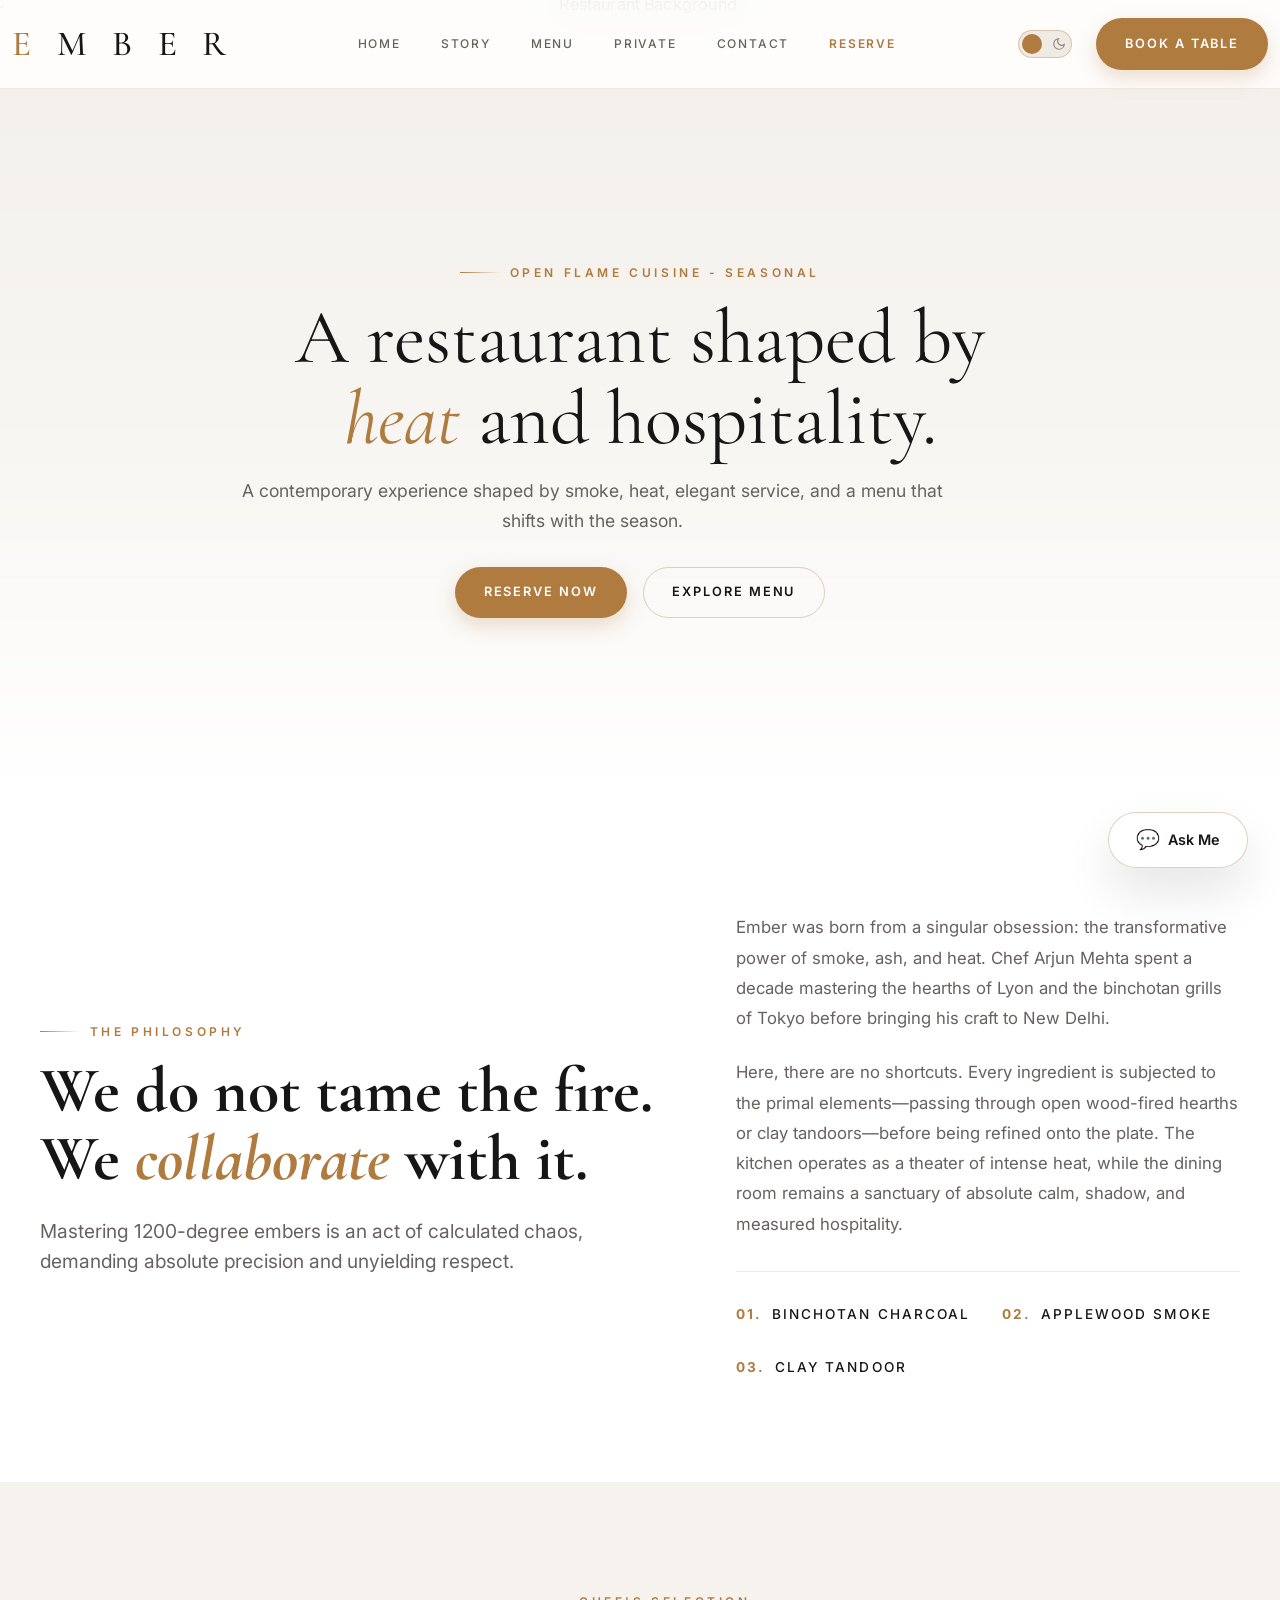
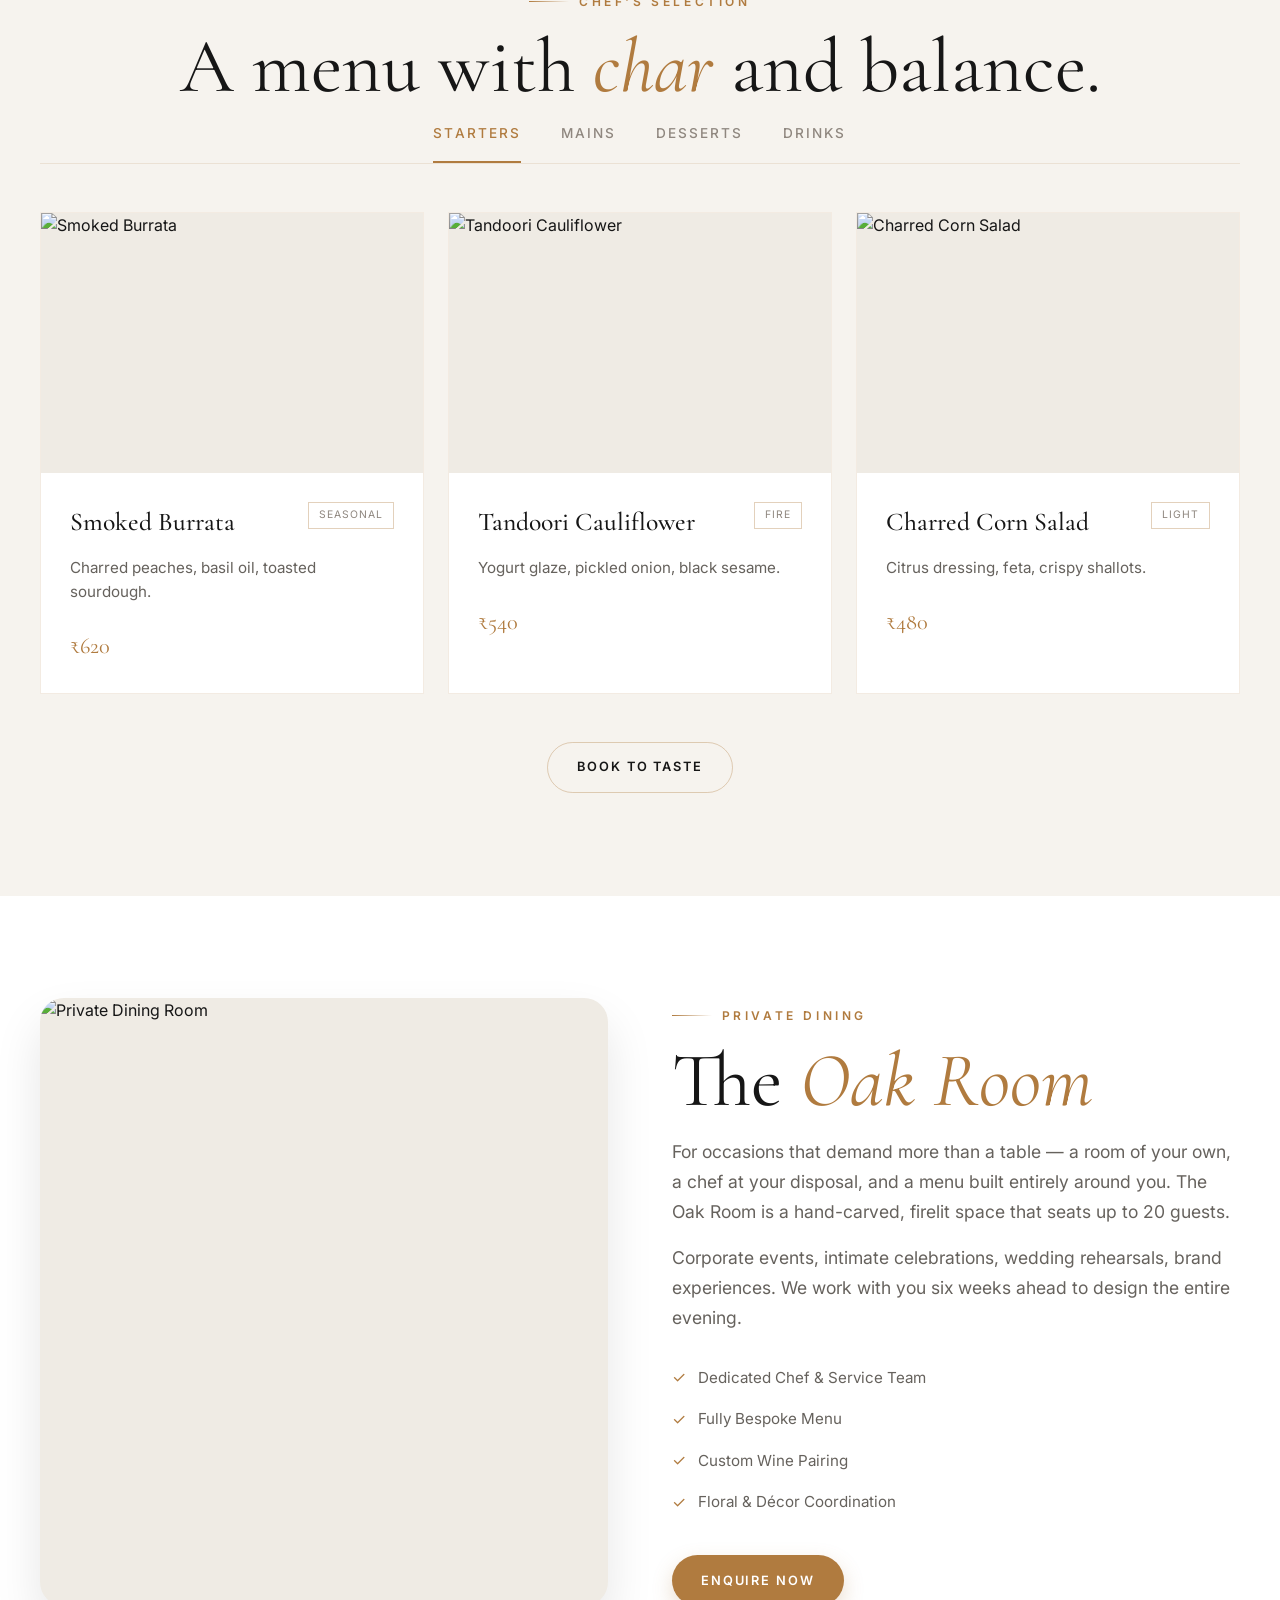
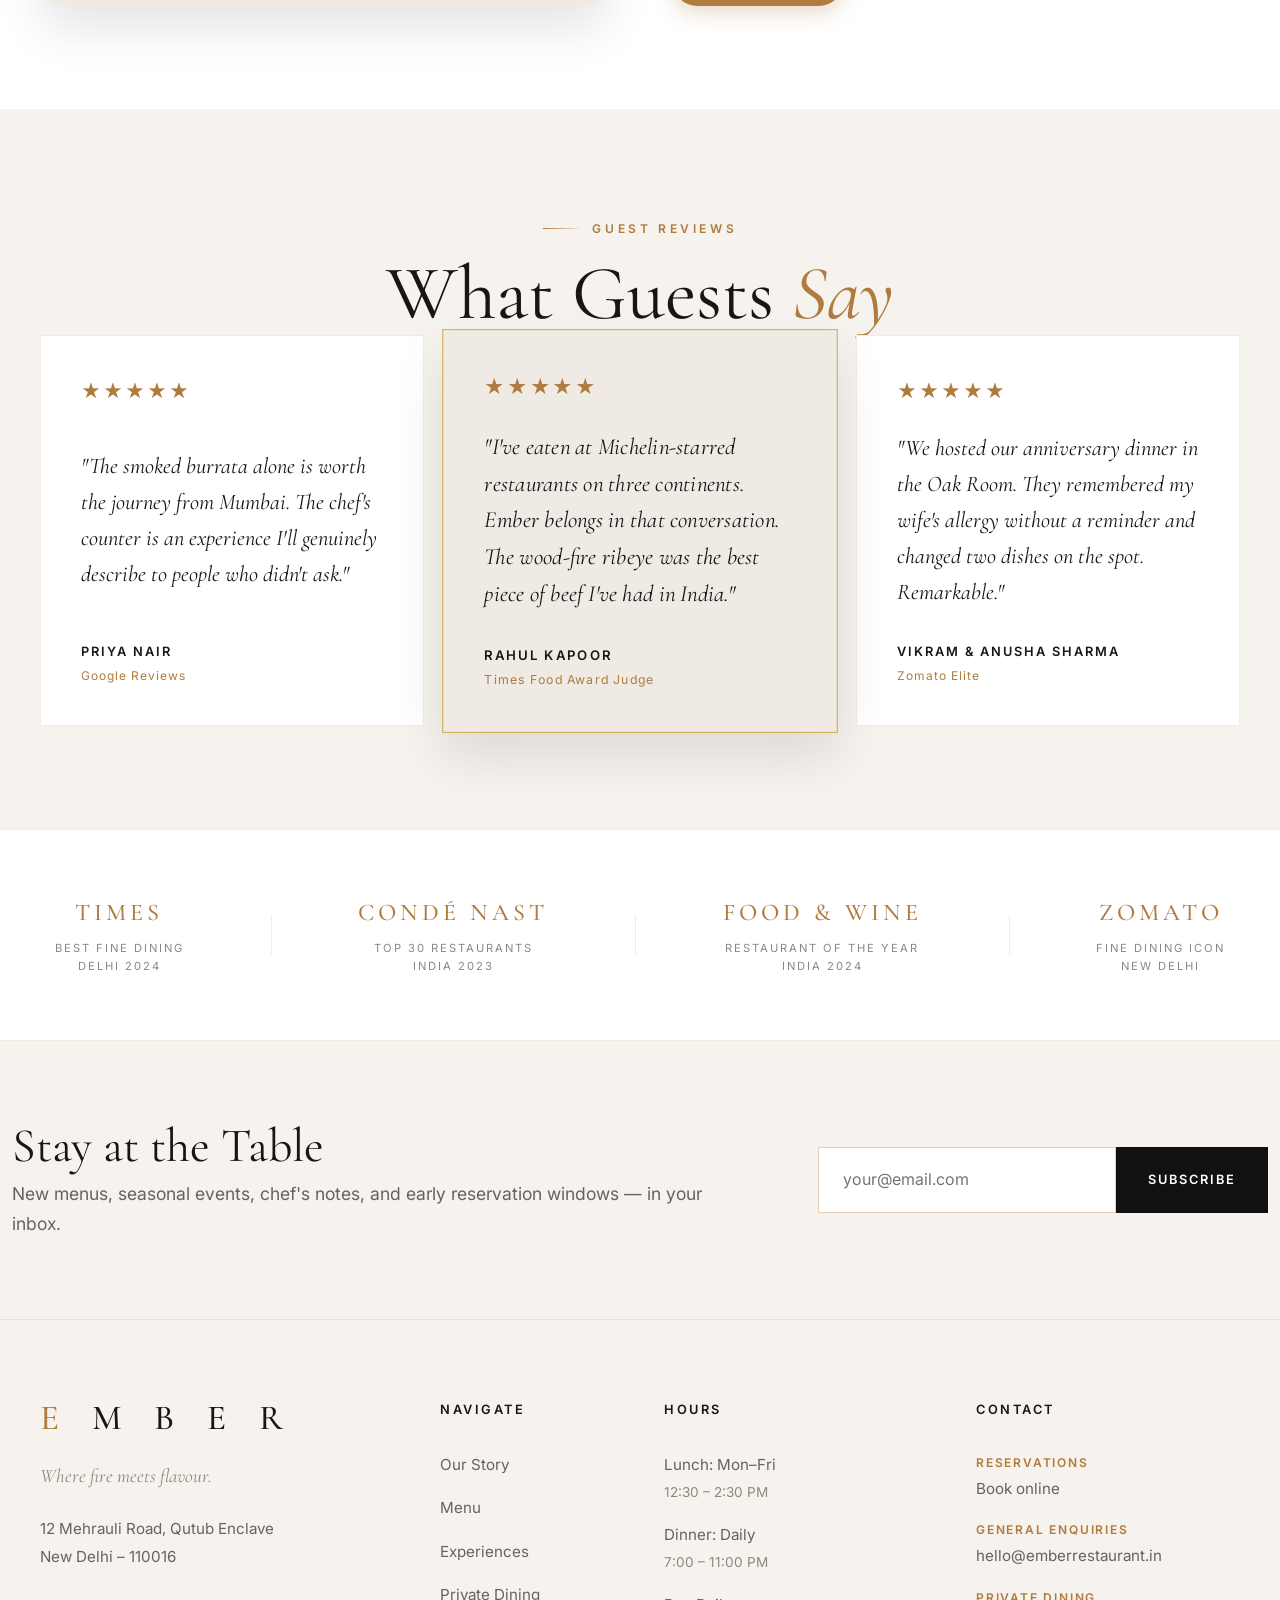
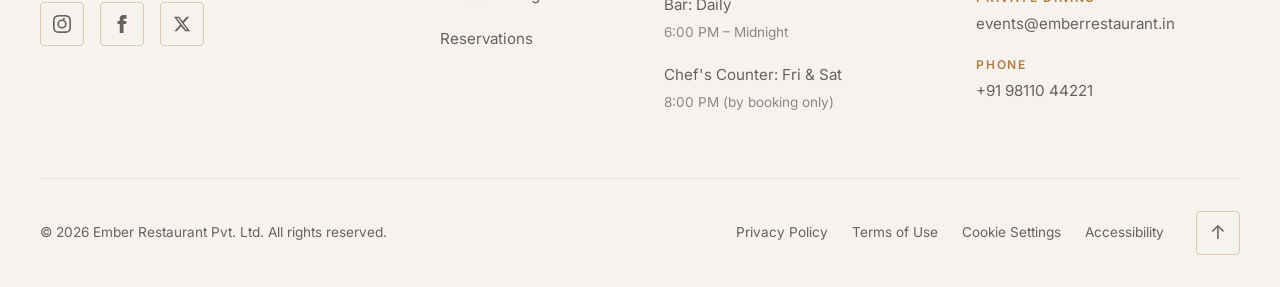
==== backend/index.html @ 9295302b "Initial commit - EMBER Smart Restaurant website" ====
<!doctype html>
<html lang="en">
    <head>
        <meta charset="UTF-8" />
        <meta name="viewport" content="width=device-width, initial-scale=1.0" />
        <meta
            name="description"
            content="EMBER - Modern fine dining in New Delhi. Open-flame cooking, seasonal menus, and private dining."
        />
        <title>EMBER | Modern Fine Dining</title>
        <link rel="stylesheet" href="ember-styles.css" />
        <script src="https://cdn.jsdelivr.net/npm/marked/marked.min.js"></script>
    </head>
    <body class="is-loading">
        <!-- "BREATHING EMBER" CINEMATIC LOADER -->
        <div class="site-loader" id="siteLoader">
            <div class="spark"></div>
            <div class="spark"></div>
            <div class="spark"></div>
            <div class="loader-logo">E M B E R</div>
            <div class="loader-line"></div>
        </div>

        <header class="site-header">
            <div class="header-inner">
                <a class="brand" href="#home" aria-label="EMBER home">
                    <span class="brand-mark"
                        ><span class="gold-letter">E</span> M B E R</span
                    >
                </a>

                <button
                    class="nav-toggle"
                    id="mobileMenuBtn"
                    type="button"
                    aria-label="Open menu"
                >
                    <span></span><span></span><span></span>
                </button>

                <nav class="site-nav" id="primary-nav">
                    <a href="#home">Home</a>
                    <a href="#story">Story</a>
                    <a href="#menu">Menu</a>
                    <a href="#private">Private</a>
                    <a href="#contact">Contact</a>
                    <a href="reservation.html" class="nav-highlight">Reserve</a>
                </nav>

                <div class="header-actions">
                    <!-- ANIMATED THEME TOGGLE -->
                    <label class="theme-switch" title="Toggle Dark Mode">
                        <input
                            type="checkbox"
                            id="themeTogglePrimary"
                            class="themeToggle"
                        />
                        <div class="slider round">
                            <svg
                                class="icon-sun"
                                viewBox="0 0 24 24"
                                fill="none"
                                stroke="currentColor"
                                stroke-width="2"
                            >
                                <circle cx="12" cy="12" r="5"></circle>
                                <line x1="12" y1="1" x2="12" y2="3"></line>
                                <line x1="12" y1="21" x2="12" y2="23"></line>
                                <line
                                    x1="4.22"
                                    y1="4.22"
                                    x2="5.64"
                                    y2="5.64"
                                ></line>
                                <line
                                    x1="18.36"
                                    y1="18.36"
                                    x2="19.78"
                                    y2="19.78"
                                ></line>
                                <line x1="1" y1="12" x2="3" y2="12"></line>
                                <line x1="21" y1="12" x2="23" y2="12"></line>
                                <line
                                    x1="4.22"
                                    y1="19.78"
                                    x2="5.64"
                                    y2="18.36"
                                ></line>
                                <line
                                    x1="18.36"
                                    y1="5.64"
                                    x2="19.78"
                                    y2="4.22"
                                ></line>
                            </svg>
                            <svg
                                class="icon-moon"
                                viewBox="0 0 24 24"
                                fill="none"
                                stroke="currentColor"
                                stroke-width="2"
                            >
                                <path
                                    d="M21 12.79A9 9 0 1 1 11.21 3 7 7 0 0 0 21 12.79z"
                                ></path>
                            </svg>
                        </div>
                    </label>
                    <a class="btn" href="reservation.html">Book a Table</a>
                </div>
            </div>
        </header>

        <main class="page-shell">
            <section class="page-hero" id="home">
                <div class="hero-panel media-wrapper">
                    <img
                        src="https://images.unsplash.com/photo-1517248135467-4c7edcad34c4?w=1600&q=80"
                        alt="Restaurant Background"
                        fetchpriority="high"
                    />
                </div>
                <div class="hero-copy">
                    <p class="eyebrow fade-in">Open flame cuisine - seasonal</p>
                    <h1 class="display-title fade-in delay-1">
                        A restaurant shaped by <em>heat</em> and hospitality.
                    </h1>
                    <p class="section-lead fade-in delay-2">
                        A contemporary experience shaped by smoke, heat, elegant
                        service, and a menu that shifts with the season.
                    </p>
                    <div class="hero-actions fade-in delay-3">
                        <a class="btn" href="reservation.html">Reserve Now</a>
                        <a class="btn-outline" href="#menu">Explore Menu</a>
                    </div>
                </div>
            </section>

            <!-- ELITE FIRE STORYLINE -->
            <section class="section" id="story">
                <div class="container">
                    <div class="story-text-split">
                        <div class="fade-in-scroll">
                            <p class="eyebrow">The Philosophy</p>
                            <h2 class="story-hook">
                                We do not tame the fire.<br />We
                                <em>collaborate</em> with it.
                            </h2>
                            <p class="story-subhook">
                                Mastering 1200-degree embers is an act of
                                calculated chaos, demanding absolute precision
                                and unyielding respect.
                            </p>
                        </div>
                        <div class="story-narrative fade-in-scroll">
                            <p>
                                Ember was born from a singular obsession: the
                                transformative power of smoke, ash, and heat.
                                Chef Arjun Mehta spent a decade mastering the
                                hearths of Lyon and the binchotan grills of
                                Tokyo before bringing his craft to New Delhi.
                            </p>
                            <p>
                                Here, there are no shortcuts. Every ingredient
                                is subjected to the primal elements—passing
                                through open wood-fired hearths or clay
                                tandoors—before being refined onto the plate.
                                The kitchen operates as a theater of intense
                                heat, while the dining room remains a sanctuary
                                of absolute calm, shadow, and measured
                                hospitality.
                            </p>
                            <div class="story-signatures">
                                <div class="sig-item">
                                    <strong>01.</strong> Binchotan Charcoal
                                </div>
                                <div class="sig-item">
                                    <strong>02.</strong> Applewood Smoke
                                </div>
                                <div class="sig-item">
                                    <strong>03.</strong> Clay Tandoor
                                </div>
                            </div>
                        </div>
                    </div>
                </div>
            </section>

            <section
                class="section"
                id="menu"
                style="background: var(--bg-soft)"
            >
                <div class="container">
                    <div class="section-head centered fade-in-scroll">
                        <p class="eyebrow">Chef's Selection</p>
                        <h2 class="display-title">
                            A menu with <em>char</em> and balance.
                        </h2>
                    </div>

                    <div class="menu-tabs fade-in-scroll">
                        <button
                            class="tab active"
                            onclick="switchTab(this, 'starters')"
                        >
                            Starters
                        </button>
                        <button class="tab" onclick="switchTab(this, 'mains')">
                            Mains
                        </button>
                        <button
                            class="tab"
                            onclick="switchTab(this, 'desserts')"
                        >
                            Desserts
                        </button>
                        <button class="tab" onclick="switchTab(this, 'drinks')">
                            Drinks
                        </button>
                    </div>

                    <div class="grid-3 fade-in-scroll" id="menu-display">
                        <!-- JavaScript will inject cards here -->
                    </div>

                    <div class="centered" style="margin-top: 3rem">
                        <a class="btn-outline" href="reservation.html"
                            >Book to Taste</a
                        >
                    </div>
                </div>
            </section>

            <section class="section" id="private">
                <div class="container">
                    <div class="story-split">
                        <figure
                            class="media-frame fade-in-scroll media-wrapper"
                        >
                            <img
                                src="https://images.unsplash.com/photo-1559339352-11d035aa65de?w=1000&q=85"
                                alt="Private Dining Room"
                                loading="lazy"
                                decoding="async"
                            />
                        </figure>
                        <article class="story-copy fade-in-scroll">
                            <p class="eyebrow">Private Dining</p>
                            <h2 class="display-title">The <em>Oak Room</em></h2>
                            <p class="section-lead">
                                For occasions that demand more than a table — a
                                room of your own, a chef at your disposal, and a
                                menu built entirely around you. The Oak Room is
                                a hand-carved, firelit space that seats up to 20
                                guests.
                            </p>
                            <p class="section-lead">
                                Corporate events, intimate celebrations, wedding
                                rehearsals, brand experiences. We work with you
                                six weeks ahead to design the entire evening.
                            </p>

                            <div class="private-features">
                                <div class="pf-item">
                                    <span>✓</span> Dedicated Chef & Service Team
                                </div>
                                <div class="pf-item">
                                    <span>✓</span> Fully Bespoke Menu
                                </div>
                                <div class="pf-item">
                                    <span>✓</span> Custom Wine Pairing
                                </div>
                                <div class="pf-item">
                                    <span>✓</span> Floral & Décor Coordination
                                </div>
                            </div>

                            <a
                                class="btn"
                                href="reservation.html"
                                style="margin-top: 2.5rem"
                                >Enquire Now</a
                            >
                        </article>
                    </div>
                </div>
            </section>

            <section
                class="section testimonials"
                style="background: var(--bg-soft)"
            >
                <div class="container">
                    <div class="section-head centered fade-in-scroll">
                        <p class="eyebrow">Guest Reviews</p>
                        <h2 class="display-title">What Guests <em>Say</em></h2>
                    </div>

                    <div class="grid-3">
                        <article class="testi-card fade-in-scroll">
                            <div class="testi-stars">★★★★★</div>
                            <p class="testi-quote">
                                "The smoked burrata alone is worth the journey
                                from Mumbai. The chef's counter is an experience
                                I'll genuinely describe to people who didn't
                                ask."
                            </p>
                            <div>
                                <div class="testi-author">Priya Nair</div>
                                <div class="testi-source">Google Reviews</div>
                            </div>
                        </article>

                        <article
                            class="testi-card testi-featured fade-in-scroll"
                        >
                            <div class="testi-stars">★★★★★</div>
                            <p class="testi-quote">
                                "I've eaten at Michelin-starred restaurants on
                                three continents. Ember belongs in that
                                conversation. The wood-fire ribeye was the best
                                piece of beef I've had in India."
                            </p>
                            <div>
                                <div class="testi-author">Rahul Kapoor</div>
                                <div class="testi-source">
                                    Times Food Award Judge
                                </div>
                            </div>
                        </article>

                        <article class="testi-card fade-in-scroll">
                            <div class="testi-stars">★★★★★</div>
                            <p class="testi-quote">
                                "We hosted our anniversary dinner in the Oak
                                Room. They remembered my wife's allergy without
                                a reminder and changed two dishes on the spot.
                                Remarkable."
                            </p>
                            <div>
                                <div class="testi-author">
                                    Vikram & Anusha Sharma
                                </div>
                                <div class="testi-source">Zomato Elite</div>
                            </div>
                        </article>
                    </div>
                </div>
            </section>

            <div class="awards fade-in-scroll">
                <div class="award-item">
                    <div class="award-logo">TIMES</div>
                    <div class="award-label">
                        Best Fine Dining<br />Delhi 2024
                    </div>
                </div>
                <div class="award-sep"></div>
                <div class="award-item">
                    <div class="award-logo">CONDÉ NAST</div>
                    <div class="award-label">
                        Top 30 Restaurants<br />India 2023
                    </div>
                </div>
                <div class="award-sep"></div>
                <div class="award-item">
                    <div class="award-logo">FOOD & WINE</div>
                    <div class="award-label">
                        Restaurant of the Year<br />India 2024
                    </div>
                </div>
                <div class="award-sep"></div>
                <div class="award-item">
                    <div class="award-logo">ZOMATO</div>
                    <div class="award-label">
                        Fine Dining Icon<br />New Delhi
                    </div>
                </div>
            </div>

            <section class="newsletter fade-in-scroll">
                <div class="container-wide">
                    <div class="newsletter-inner">
                        <div>
                            <h2 class="display-title" style="font-size: 3rem">
                                Stay at the Table
                            </h2>
                            <p class="section-lead" style="margin-top: 0.5rem">
                                New menus, seasonal events, chef's notes, and
                                early reservation windows — in your inbox.
                            </p>
                        </div>
                        <form
                            class="newsletter-form"
                            onsubmit="
                                event.preventDefault();
                                alert('Subscribed to Newsletter!');
                            "
                        >
                            <input
                                type="email"
                                placeholder="your@email.com"
                                required
                            />
                            <button type="submit">Subscribe</button>
                        </form>
                    </div>
                </div>
            </section>
        </main>

        <footer class="page-footer" id="contact">
            <div class="container">
                <div class="footer-grid">
                    <div class="footer-brand-col">
                        <a class="brand" href="#home" aria-label="EMBER home">
                            <span class="brand-mark"
                                ><span class="gold-letter">E</span> M B E
                                R</span
                            >
                        </a>
                        <p class="footer-tagline">Where fire meets flavour.</p>
                        <address class="footer-address">
                            12 Mehrauli Road, Qutub Enclave<br />New Delhi –
                            110016
                        </address>

                        <div class="social-links">
                            <a
                                href="https://instagram.com"
                                target="_blank"
                                class="social-icon"
                                aria-label="Instagram"
                            >
                                <svg viewBox="0 0 24 24">
                                    <path
                                        d="M12 2.163c3.204 0 3.584.012 4.85.07 3.252.148 4.771 1.691 4.919 4.919.058 1.265.069 1.645.069 4.849 0 3.205-.012 3.584-.069 4.849-.149 3.225-1.664 4.771-4.919 4.919-1.266.058-1.644.07-4.85.07-3.204 0-3.584-.012-4.849-.07-3.26-.149-4.771-1.699-4.919-4.92-.058-1.265-.07-1.644-.07-4.849 0-3.204.013-3.583.07-4.849.149-3.227 1.664-4.771 4.919-4.919 1.266-.057 1.645-.069 4.849-.069zM12 0C8.741 0 8.333.014 7.053.072 2.695.272.273 2.69.073 7.052.014 8.333 0 8.741 0 12c0 3.259.014 3.668.072 4.948.2 4.358 2.618 6.78 6.98 6.98C8.333 23.986 8.741 24 12 24c3.259 0 3.668-.014 4.948-.072 4.354-.2 6.782-2.618 6.979-6.98.059-1.28.073-1.689.073-4.948 0-3.259-.014-3.667-.072-4.947-.196-4.354-2.617-6.78-6.979-6.98C15.668.014 15.259 0 12 0zm0 5.838a6.162 6.162 0 100 12.324 6.162 6.162 0 000-12.324zM12 16a4 4 0 110-8 4 4 0 010 8zm3.98-10.842a1.44 1.44 0 11-2.88 0 1.44 1.44 0 012.88 0z"
                                    />
                                </svg>
                            </a>
                            <a
                                href="https://facebook.com"
                                target="_blank"
                                class="social-icon"
                                aria-label="Facebook"
                            >
                                <svg viewBox="0 0 24 24">
                                    <path
                                        d="M9 8h-3v4h3v12h5v-12h3.642l.358-4h-4v-1.667c0-.955.192-1.333 1.115-1.333h2.885v-5h-3.808c-3.596 0-5.192 1.583-5.192 4.615v3.385z"
                                    />
                                </svg>
                            </a>
                            <a
                                href="https://x.com"
                                target="_blank"
                                class="social-icon"
                                aria-label="X (Twitter)"
                            >
                                <svg viewBox="0 0 24 24">
                                    <path
                                        d="M18.244 2.25h3.308l-7.227 8.26 8.502 11.24H16.17l-5.214-6.817L4.99 21.75H1.68l7.73-8.835L1.254 2.25H8.08l4.713 6.231zm-1.161 17.52h1.833L7.084 4.126H5.117z"
                                    />
                                </svg>
                            </a>
                        </div>
                    </div>

                    <div class="footer-nav-col">
                        <h4 class="footer-heading">NAVIGATE</h4>
                        <div class="footer-links">
                            <a href="#story">Our Story</a>
                            <a href="#menu">Menu</a>
                            <a href="#gallery">Experiences</a>
                            <a href="reservation.html">Private Dining</a>
                            <a href="reservation.html">Reservations</a>
                        </div>
                    </div>

                    <div class="footer-hours-col">
                        <h4 class="footer-heading">HOURS</h4>
                        <div class="footer-links">
                            <div class="hour-block">
                                <span>Lunch: Mon–Fri</span
                                ><small>12:30 – 2:30 PM</small>
                            </div>
                            <div class="hour-block">
                                <span>Dinner: Daily</span
                                ><small>7:00 – 11:00 PM</small>
                            </div>
                            <div class="hour-block">
                                <span>Bar: Daily</span
                                ><small>6:00 PM – Midnight</small>
                            </div>
                            <div class="hour-block">
                                <span>Chef's Counter: Fri & Sat</span
                                ><small>8:00 PM (by booking only)</small>
                            </div>
                        </div>
                    </div>

                    <div class="footer-contact-col">
                        <h4 class="footer-heading">CONTACT</h4>
                        <div class="footer-links">
                            <div class="contact-block">
                                <span class="contact-label">RESERVATIONS</span>
                                <a href="reservation.html">Book online</a>
                            </div>
                            <div class="contact-block">
                                <span class="contact-label"
                                    >GENERAL ENQUIRIES</span
                                >
                                <a href="mailto:hello@emberrestaurant.in"
                                    >hello@emberrestaurant.in</a
                                >
                            </div>
                            <div class="contact-block">
                                <span class="contact-label"
                                    >PRIVATE DINING</span
                                >
                                <a href="mailto:events@emberrestaurant.in"
                                    >events@emberrestaurant.in</a
                                >
                            </div>
                            <div class="contact-block">
                                <span class="contact-label">PHONE</span>
                                <a href="tel:+919811044221">+91 98110 44221</a>
                            </div>
                        </div>
                    </div>
                </div>

                <div class="footer-bottom">
                    <div class="copyright">
                        © 2026 Ember Restaurant Pvt. Ltd. All rights reserved.
                    </div>
                    <div class="legal-wrapper">
                        <div class="legal-links">
                            <a href="#">Privacy Policy</a>
                            <a href="#">Terms of Use</a>
                            <a href="#">Cookie Settings</a>
                            <a href="#">Accessibility</a>
                        </div>
                        <button
                            class="back-to-top"
                            id="backToTop"
                            aria-label="Back to top"
                        >
                            ↑
                        </button>
                    </div>
                </div>
            </div>
        </footer>

        <div
            class="global-offer-popup"
            id="globalOfferPopup"
            aria-hidden="true"
        >
            <button
                class="offer-close"
                id="offerClose"
                aria-label="Close offer"
            >
                &times;
            </button>
            <div class="offer-content">
                <span class="offer-badge">✨ Summer Menu Live</span>
                <p>
                    Book early for July & receive 15% off alongside a
                    complimentary welcome drink.
                    <strong>Ask our AI Concierge for more help!</strong>
                </p>
                <a href="reservation.html" class="offer-link"
                    >Reserve Your Table →</a
                >
            </div>
        </div>

        <!-- ELITE AI CONCIERGE WIDGET -->
        <div class="ember-ai">
            <button
                class="ember-ai-launcher"
                id="aiLauncher"
                aria-label="Open AI Assistant"
            >
                <span class="ember-ai-launcher-icon">💬</span>
                <span class="ember-ai-launcher-copy">Ask Me</span>
            </button>

            <div class="ember-ai-panel" id="aiPanel" aria-hidden="true">
                <div class="panel-morph-cover" id="panelMorphCover">
                    <div class="cover-top"></div>
                    <div class="cover-bottom"></div>
                </div>

                <div class="ai-panel-inner">
                    <div
                        class="ember-ai-panel-head"
                        id="aiDragHandle"
                        title="Double-click to unlock/lock panel"
                    >
                        <div class="ai-head-content">
                            <div>
                                <p class="ember-ai-kicker">Ember Assistant</p>
                                <h2>How can we help?</h2>
                            </div>
                            <div class="ai-head-controls">
                                <button
                                    class="ember-ai-icon-btn"
                                    id="aiLockToggle"
                                    aria-label="Toggle Drag"
                                    title="Double Click to Float"
                                >
                                    <svg
                                        id="icon-locked"
                                        width="14"
                                        height="14"
                                        viewBox="0 0 24 24"
                                        fill="none"
                                        stroke="currentColor"
                                        stroke-width="2.5"
                                    >
                                        <rect
                                            x="3"
                                            y="11"
                                            width="18"
                                            height="11"
                                            rx="2"
                                            ry="2"
                                        ></rect>
                                        <path
                                            d="M7 11V7a5 5 0 0 1 10 0v4"
                                        ></path>
                                    </svg>
                                    <svg
                                        id="icon-unlocked"
                                        style="display: none"
                                        width="14"
                                        height="14"
                                        viewBox="0 0 24 24"
                                        fill="none"
                                        stroke="currentColor"
                                        stroke-width="2.5"
                                    >
                                        <rect
                                            x="3"
                                            y="11"
                                            width="18"
                                            height="11"
                                            rx="2"
                                            ry="2"
                                        ></rect>
                                        <path
                                            d="M7 11V7a5 5 0 0 1 9.9-1"
                                        ></path>
                                    </svg>
                                </button>
                                <button
                                    class="ember-ai-icon-btn"
                                    id="aiClose"
                                    aria-label="Close chat"
                                >
                                    <svg
                                        width="16"
                                        height="16"
                                        viewBox="0 0 24 24"
                                        fill="none"
                                        stroke="currentColor"
                                        stroke-width="2.5"
                                    >
                                        <line
                                            x1="18"
                                            y1="6"
                                            x2="6"
                                            y2="18"
                                        ></line>
                                        <line
                                            x1="6"
                                            y1="6"
                                            x2="18"
                                            y2="18"
                                        ></line>
                                    </svg>
                                </button>
                            </div>
                        </div>
                    </div>

                    <div class="ember-ai-panel-body">
                        <div
                            id="aiQuickQuestionsWrapper"
                            class="ai-quick-questions-wrapper"
                        >
                            <p class="ember-ai-section-label">
                                Quick Questions
                            </p>
                            <!-- EMPTY CONTAINER FOR JS INJECTION -->
                            <div
                                class="ember-ai-chip-row"
                                id="aiQuickReplies"
                            ></div>
                        </div>

                        <div
                            class="ember-ai-messages"
                            id="aiMessages"
                            aria-live="polite"
                        ></div>
                    </div>

                    <div class="ember-ai-composer">
                        <div class="composer-pill">
                            <textarea
                                id="aiInput"
                                placeholder="Message our concierge..."
                                aria-label="Chat input"
                                rows="1"
                            ></textarea>
                            <div class="composer-actions">
                                <button
                                    class="composer-icon-btn"
                                    id="aiVoiceBtn"
                                    aria-label="Voice Input"
                                    title="Voice Input"
                                >
                                    <svg
                                        width="18"
                                        height="18"
                                        viewBox="0 0 24 24"
                                        fill="none"
                                        stroke="currentColor"
                                        stroke-width="2.2"
                                        stroke-linecap="round"
                                        stroke-linejoin="round"
                                    >
                                        <path
                                            d="M12 2a3 3 0 0 0-3 3v7a3 3 0 0 0 6 0V5a3 3 0 0 0-3-3Z"
                                        ></path>
                                        <path
                                            d="M19 10v2a7 7 0 0 1-14 0v-2"
                                        ></path>
                                        <line
                                            x1="12"
                                            y1="19"
                                            x2="12"
                                            y2="22"
                                        ></line>
                                    </svg>
                                </button>
                                <button
                                    class="composer-send-btn"
                                    id="aiSend"
                                    aria-label="Send Message"
                                    disabled
                                >
                                    <svg
                                        width="14"
                                        height="14"
                                        viewBox="0 0 24 24"
                                        fill="none"
                                        stroke="currentColor"
                                        stroke-width="2.5"
                                        stroke-linecap="round"
                                        stroke-linejoin="round"
                                    >
                                        <line
                                            x1="22"
                                            y1="2"
                                            x2="11"
                                            y2="13"
                                        ></line>
                                        <polygon
                                            points="22 2 15 22 11 13 2 9 22 2"
                                        ></polygon>
                                    </svg>
                                </button>
                            </div>
                        </div>
                    </div>
                </div>
            </div>
        </div>

        <script src="jslogic.js"></script>
    </body>
</html>
<!-- uvicorn main:app --reload -->
---- backend/ember-styles.css ----
@import url("https://fonts.googleapis.com/css2?family=Cormorant+Garamond:wght@300;400;500;600;700&family=Inter:wght@300;400;500;600;700&display=swap");

:root {
    --bg: #ffffff;
    --bg-soft: #f6f3ee;
    --surface: #ffffff;
    --surface-2: #efebe4;
    --text: #161616;
    --text-soft: #66625d;
    --muted: #8f877f;
    --header-bg: rgba(255, 255, 255, 0.85);
    --hero-gradient: linear-gradient(
        180deg,
        rgba(255, 255, 255, 0.25) 0%,
        rgba(255, 255, 255, 0.5) 50%,
        var(--bg) 100%
    );

    --gold: #b07b3f;
    --gold-soft: #d4a84b;
    --ember: #8f5f2d;
    --ember-dark: #6a4520;
    --line: rgba(176, 123, 63, 0.15);
    --line-strong: rgba(176, 123, 63, 0.35);

    --shadow-sm: 0 4px 12px rgba(0, 0, 0, 0.04);
    --shadow-md: 0 12px 24px rgba(0, 0, 0, 0.06);
    --shadow-lg: 0 24px 48px rgba(0, 0, 0, 0.1);
    --shadow-floating: 0 32px 80px rgba(176, 123, 63, 0.18);
    --shadow-glow: 0 8px 20px rgba(176, 123, 63, 0.3);

    --radius-xl: 24px;
    --radius-lg: 16px;
    --radius-md: 12px;
    --serif: "Cormorant Garamond", Georgia, serif;
    --sans: "Inter", system-ui, sans-serif;
    --container: min(1200px, calc(100vw - 2rem));
    --container-wide: min(1320px, calc(100vw - 1.5rem));
    --header-h: 88px;
    --ease: 450ms cubic-bezier(0.2, 0.8, 0.1, 1);
    --ease-slow: 600ms cubic-bezier(0.2, 0.8, 0.2, 1);
}

/* ==========================================================================
   DARK THEME OVERRIDES
   ========================================================================== */
body.dark-theme {
    --bg: #0a0a0a;
    --bg-soft: #121212;
    --surface: #1a1a1a;
    --surface-2: #242424;
    --text: #f0f0f0;
    --text-soft: #a0a0a0;
    --muted: #6b6b6b;
    --header-bg: rgba(10, 10, 10, 0.85);
    --hero-gradient: linear-gradient(
        180deg,
        rgba(10, 10, 10, 0.4) 0%,
        rgba(10, 10, 10, 0.7) 50%,
        var(--bg) 100%
    );
    --line: rgba(207, 160, 104, 0.15);
    --line-strong: rgba(207, 160, 104, 0.35);
    --shadow-sm: 0 4px 12px rgba(0, 0, 0, 0.2);
    --shadow-md: 0 12px 24px rgba(0, 0, 0, 0.3);
    --shadow-lg: 0 24px 48px rgba(0, 0, 0, 0.4);
}

.theme-transition,
.theme-transition *,
.theme-transition *::before,
.theme-transition *::after {
    transition:
        background-color 0.6s ease,
        color 0.6s ease,
        border-color 0.6s ease,
        box-shadow 0.6s ease,
        fill 0.6s ease !important;
}

*,
*::before,
*::after {
    box-sizing: border-box;
    margin: 0;
    padding: 0;
}
html {
    scroll-behavior: smooth;
}
body {
    background: var(--bg);
    color: var(--text);
    font-family: var(--sans);
    line-height: 1.6;
    overflow-x: hidden;
    -webkit-font-smoothing: antialiased;
}
body.is-loading {
    overflow: hidden;
    height: 100vh;
}
a {
    color: inherit;
    text-decoration: none;
    transition: all var(--ease);
}
button,
input,
select,
textarea {
    font: inherit;
    outline: none;
    border: none;
}
button {
    cursor: pointer;
}

/* ==========================================================================
   THEME TOGGLE SWITCH
   ========================================================================== */
.header-actions {
    display: flex;
    align-items: center;
    gap: 1.5rem;
}
.theme-switch {
    position: relative;
    display: inline-block;
    width: 54px;
    height: 28px;
}
.theme-switch input {
    opacity: 0;
    width: 0;
    height: 0;
}
.theme-switch .slider {
    position: absolute;
    cursor: pointer;
    top: 0;
    left: 0;
    right: 0;
    bottom: 0;
    background-color: var(--surface-2);
    transition: 0.4s;
    display: flex;
    align-items: center;
    justify-content: space-between;
    padding: 0 5px;
    border: 1px solid var(--line-strong);
}
.theme-switch .slider.round {
    border-radius: 34px;
}
.theme-switch .slider:before {
    position: absolute;
    content: "";
    height: 20px;
    width: 20px;
    left: 3px;
    bottom: 3px;
    background-color: var(--gold);
    transition: 0.4s cubic-bezier(0.4, 0, 0.2, 1);
    border-radius: 50%;
    z-index: 2;
}
.theme-switch input:checked + .slider {
    background-color: #000;
    border-color: var(--gold-soft);
}
.theme-switch input:checked + .slider:before {
    transform: translateX(26px);
    background-color: var(--gold-soft);
}
.theme-switch .icon-sun,
.theme-switch .icon-moon {
    width: 14px;
    height: 14px;
    color: var(--muted);
    z-index: 1;
    transition: color 0.3s;
}
.theme-switch input:checked + .slider .icon-moon {
    color: var(--gold);
}
.theme-switch input:not(:checked) + .slider .icon-sun {
    color: var(--gold);
}

/* ==========================================================================
   THE 4 CINEMATIC THEME SWITCH ANIMATIONS
   ========================================================================== */

/* Fix: Make sure elements can contain absolute sparks */
.brand-mark,
.theme-switch,
.nav-highlight {
    position: relative;
}

/* --- 1. THE MOLTEN FORGE (Bright bloom, upward sparks) --- */
.flare-forge,
.flare-forge .gold-letter {
    animation: forge-glow 1.2s cubic-bezier(0.2, 0.8, 0.2, 1) forwards;
}
@keyframes forge-glow {
    0% {
        text-shadow: 0 0 0px transparent;
        color: inherit;
    }
    30% {
        text-shadow:
            0 0 25px rgba(255, 160, 0, 0.9),
            0 0 10px rgba(255, 255, 255, 0.8);
        color: #fff3e0;
        border-color: var(--gold-soft);
    }
    100% {
        text-shadow: 0 0 0px transparent;
        color: inherit;
        border-color: var(--line-strong);
    }
}
.flare-forge-sparks .flare-spark {
    background: #ffb703;
    box-shadow: 0 0 10px 2px #ff6600;
}
.flare-forge-sparks .flare-spark:nth-child(1) {
    bottom: 40%;
    left: 45%;
    animation: forgeSpark 1.2s ease-in forwards;
}
.flare-forge-sparks .flare-spark:nth-child(2) {
    bottom: 45%;
    left: 55%;
    width: 2px;
    height: 2px;
    animation: forgeSpark 1.2s ease-in forwards 0.1s;
}
.flare-forge-sparks .flare-spark:nth-child(3) {
    bottom: 35%;
    left: 50%;
    width: 4px;
    height: 4px;
    animation: forgeSpark 1.2s ease-in forwards 0.2s;
}
@keyframes forgeSpark {
    0% {
        transform: translateY(0) scale(1);
        opacity: 0;
    }
    20% {
        opacity: 1;
        transform: translateY(-10px) scale(1.2);
    }
    100% {
        transform: translateY(-50px) scale(0);
        opacity: 0;
    }
}

/* --- 2. THE BELLOWS BREATH (Sudden flare, falling ash) --- */
.flare-bellows,
.flare-bellows .gold-letter {
    animation: bellows-glow 1.2s cubic-bezier(0.2, 0.8, 0.2, 1) forwards;
}
@keyframes bellows-glow {
    0% {
        text-shadow: 0 0 0px transparent;
        color: inherit;
    }
    15% {
        text-shadow: 0 0 0px transparent;
        color: #050505;
    }
    35% {
        text-shadow:
            0 0 35px rgba(255, 120, 0, 1),
            0 0 15px rgba(255, 200, 0, 0.8);
        color: #ffebc2;
        border-color: var(--gold-soft);
    }
    100% {
        text-shadow: 0 0 0px transparent;
        color: inherit;
        border-color: var(--line-strong);
    }
}
.flare-bellows-sparks .flare-spark {
    background: #8f877f;
    box-shadow: 0 0 5px 1px rgba(143, 135, 127, 0.5);
    width: 2px;
    height: 2px;
}
.flare-bellows-sparks .flare-spark:nth-child(1) {
    top: 40%;
    left: 45%;
    animation: bellowsSpark 1.2s ease-out forwards 0.2s;
}
.flare-bellows-sparks .flare-spark:nth-child(2) {
    top: 45%;
    left: 55%;
    animation: bellowsSpark 1.2s ease-out forwards 0.3s;
}
.flare-bellows-sparks .flare-spark:nth-child(3) {
    top: 35%;
    left: 50%;
    animation: bellowsSpark 1.2s ease-out forwards 0.4s;
}
@keyframes bellowsSpark {
    0% {
        transform: translateY(0) scale(1);
        opacity: 0;
    }
    20% {
        opacity: 1;
    }
    100% {
        transform: translateY(30px) scale(0);
        opacity: 0;
    }
}

/* --- 3. THE GOLD LEAF REFRACTION (Tight shimmering dust) --- */
.flare-goldleaf,
.flare-goldleaf .gold-letter {
    animation: goldleaf-glow 1s cubic-bezier(0.2, 0.8, 0.2, 1) forwards;
}
@keyframes goldleaf-glow {
    0% {
        text-shadow: 0 0 0px transparent;
        color: inherit;
    }
    20% {
        text-shadow: 0 0 10px rgba(255, 215, 0, 0.8);
        color: #ffe600;
        border-color: var(--gold-soft);
    }
    100% {
        text-shadow: 0 0 0px transparent;
        color: inherit;
        border-color: var(--line-strong);
    }
}
.flare-goldleaf-sparks .flare-spark {
    background: #ffe600;
    box-shadow: 0 0 4px 1px #ffaa00;
    width: 1.5px;
    height: 1.5px;
}
.flare-goldleaf-sparks .flare-spark:nth-child(1) {
    top: 50%;
    left: 20%;
    animation: goldleafSpark 1s ease-in-out forwards 0.1s;
}
.flare-goldleaf-sparks .flare-spark:nth-child(2) {
    top: 30%;
    left: 80%;
    animation: goldleafSpark 1s ease-in-out forwards 0.2s;
}
.flare-goldleaf-sparks .flare-spark:nth-child(3) {
    top: 70%;
    left: 50%;
    animation: goldleafSpark 1s ease-in-out forwards 0.3s;
}
@keyframes goldleafSpark {
    0% {
        transform: scale(0);
        opacity: 0;
    }
    50% {
        transform: scale(1.5);
        opacity: 1;
    }
    100% {
        transform: scale(0);
        opacity: 0;
    }
}

/* --- 4. THE THERMAL DISSIPATION (Deep slow fade, lingering sparks) --- */
.flare-thermal,
.flare-thermal .gold-letter {
    animation: thermal-glow 1.5s cubic-bezier(0.1, 0.9, 0.2, 1) forwards;
}
@keyframes thermal-glow {
    0% {
        text-shadow: 0 0 0px transparent;
        color: inherit;
    }
    10% {
        text-shadow: 0 0 15px rgba(200, 50, 0, 0.8);
        color: #ff5500;
        border-color: var(--gold-soft);
    }
    20% {
        text-shadow: 0 0 20px rgba(255, 140, 0, 0.6);
        color: #ffb703;
        border-color: var(--gold-soft);
    }
    100% {
        text-shadow: 0 0 0px transparent;
        color: inherit;
        border-color: var(--line-strong);
    }
}
.flare-thermal-sparks .flare-spark {
    background: #ff5500;
    box-shadow: 0 0 8px 2px #cc3300;
}
.flare-thermal-sparks .flare-spark:nth-child(1) {
    top: 40%;
    left: 45%;
    animation: thermalSpark 1.5s cubic-bezier(0.1, 0.9, 0.2, 1) forwards;
}
.flare-thermal-sparks .flare-spark:nth-child(2) {
    top: 45%;
    left: 55%;
    animation: thermalSpark 1.5s cubic-bezier(0.1, 0.9, 0.2, 1) forwards 0.1s;
}
.flare-thermal-sparks .flare-spark:nth-child(3) {
    top: 35%;
    left: 50%;
    animation: thermalSpark 1.5s cubic-bezier(0.1, 0.9, 0.2, 1) forwards 0.2s;
}
@keyframes thermalSpark {
    0% {
        transform: translateX(0) scale(0);
        opacity: 0;
    }
    20% {
        opacity: 0.8;
        transform: translateX(5px) scale(1);
    }
    100% {
        transform: translateX(15px) scale(0);
        opacity: 0;
    }
}

/* Global Spark Positioning Container */
.flare-container {
    position: absolute;
    inset: 0;
    pointer-events: none;
    z-index: 10;
    overflow: visible;
    display: flex;
    align-items: center;
    justify-content: center;
}

/* ==========================================================================
   "BREATHING EMBER" CINEMATIC LOADER
   ========================================================================== */
.site-loader {
    position: fixed;
    inset: 0;
    z-index: 9999;
    background: radial-gradient(circle at center, #1a1108 0%, #050301 100%);
    display: flex;
    flex-direction: column;
    align-items: center;
    justify-content: center;
    transition:
        opacity 0.8s cubic-bezier(0.8, 0, 0.2, 1),
        visibility 0.8s;
}
.site-loader.is-hidden {
    opacity: 0;
    visibility: hidden;
    pointer-events: none;
}
.loader-logo {
    position: relative;
    z-index: 2;
    font-family: var(--serif);
    font-size: 4rem;
    letter-spacing: 0.4em;
    font-weight: 400;
    margin-left: 0.2em;
    opacity: 0;
    animation: emberBreathe 2s ease-in-out forwards 0.2s;
}
@keyframes emberBreathe {
    0% {
        opacity: 0;
        text-shadow: 0 0 0px rgba(255, 100, 0, 0);
        transform: scale(0.98) translateY(10px);
        color: #3a2214;
    }
    40% {
        opacity: 1;
        text-shadow: 0 0 30px rgba(255, 120, 0, 0.8);
        transform: scale(1) translateY(0);
        color: #fff3e0;
    }
    100% {
        opacity: 1;
        text-shadow: 0 0 15px rgba(255, 120, 0, 0.2);
        transform: scale(1) translateY(0);
        color: var(--gold);
    }
}
.loader-line {
    width: 0;
    height: 1px;
    background: linear-gradient(90deg, transparent, #ff7b00, transparent);
    margin-top: 1.5rem;
    opacity: 0;
    box-shadow: 0 0 10px #ff7b00;
    animation: loaderLineExpand 1.5s cubic-bezier(0.8, 0, 0.2, 1) forwards 0.5s;
}
@keyframes loaderLineExpand {
    0% {
        width: 0;
        opacity: 0;
    }
    50% {
        opacity: 1;
    }
    100% {
        width: 180px;
        opacity: 0;
    }
}
.spark {
    position: absolute;
    width: 3px;
    height: 3px;
    border-radius: 50%;
    background: #ffb703;
    box-shadow: 0 0 10px 2px #ff6600;
    opacity: 0;
    z-index: 1;
}
.spark:nth-child(1) {
    bottom: 40%;
    left: 45%;
    animation: floatSpark 1.5s ease-in forwards 0.4s;
}
.spark:nth-child(2) {
    bottom: 45%;
    left: 55%;
    width: 2px;
    height: 2px;
    animation: floatSpark 1.8s ease-in forwards 0.6s;
}
.spark:nth-child(3) {
    bottom: 35%;
    left: 50%;
    width: 4px;
    height: 4px;
    animation: floatSpark 1.6s ease-in forwards 0.8s;
}
@keyframes floatSpark {
    0% {
        transform: translateY(0) translateX(0) scale(1);
        opacity: 0;
    }
    20% {
        opacity: 1;
        transform: translateY(-10px) translateX(-5px) scale(1.2);
    }
    100% {
        transform: translateY(-60px) translateX(15px) scale(0);
        opacity: 0;
    }
}

.media-wrapper {
    background-color: var(--surface-2);
    position: relative;
    overflow: hidden;
    display: block;
}
.media-wrapper img {
    width: 100%;
    height: 100%;
    object-fit: cover;
    display: block;
}
.container {
    width: var(--container);
    margin: 0 auto;
}
.container-wide {
    width: var(--container-wide);
    margin: 0 auto;
}
.section {
    padding: clamp(4.5rem, 8vw, 7.5rem) 0;
}
.centered {
    text-align: center;
}
.centered .display-title,
.centered .section-lead {
    margin-inline: auto;
}

.eyebrow {
    display: inline-flex;
    align-items: center;
    gap: 0.6rem;
    margin: 0 0 1rem;
    font-size: 0.75rem;
    letter-spacing: 0.3em;
    text-transform: uppercase;
    color: var(--gold);
    font-weight: 600;
}
.eyebrow::before {
    content: "";
    width: 2.5rem;
    height: 1.5px;
    background: linear-gradient(90deg, var(--gold), transparent);
}
.display-title {
    margin: 0;
    font-family: var(--serif);
    font-weight: 400;
    line-height: 1.05;
    color: var(--text);
    font-size: clamp(2.7rem, 6vw, 5.8rem);
}
.display-title em {
    font-style: italic;
    color: var(--gold);
}
.section-lead {
    margin: 1rem 0 0;
    max-width: 44rem;
    color: var(--text-soft);
    font-size: 1.1rem;
    line-height: 1.7;
}

.btn,
.btn-outline {
    display: inline-flex;
    align-items: center;
    justify-content: center;
    gap: 0.55rem;
    min-height: 3.2rem;
    padding: 0.85rem 1.8rem;
    border-radius: 999px;
    font-size: 0.8rem;
    font-weight: 600;
    letter-spacing: 0.15em;
    text-transform: uppercase;
    transition: all var(--ease);
}
.btn {
    background: var(--gold);
    color: #fff;
    box-shadow: 0 8px 20px rgba(176, 123, 63, 0.25);
}
.btn:hover {
    background: var(--ember);
    transform: translateY(-3px);
    box-shadow: var(--shadow-glow);
}
.btn-outline {
    border: 1px solid var(--line-strong);
    background: transparent;
    color: var(--text);
}
.btn-outline:hover {
    border-color: var(--gold);
    color: var(--gold);
    background: rgba(176, 123, 63, 0.05);
    transform: translateY(-3px);
    box-shadow: var(--shadow-glow);
}

/* FIX: Ensure Reserve Button smoothly inherits the Gold color natively without !important blocking it */
.site-nav a.nav-highlight {
    color: var(--gold);
    font-weight: 600;
}

/* HEADER SYNCED TO LOADER (Waits 2.5s) */
.site-header {
    position: fixed;
    inset: 0 0 auto 0;
    z-index: 100;
    backdrop-filter: blur(20px) saturate(180%);
    background: var(--header-bg);
    border-bottom: 1px solid var(--line);
    opacity: 0;
    transform: translateY(-100%);
    animation: headerDrop 1s cubic-bezier(0.2, 0.8, 0.2, 1) forwards 2.5s;
}
@keyframes headerDrop {
    to {
        opacity: 1;
        transform: translateY(0);
    }
}

.header-inner {
    width: var(--container-wide);
    min-height: var(--header-h);
    margin: 0 auto;
    display: flex;
    align-items: center;
    justify-content: space-between;
}
.brand-mark {
    font-family: var(--serif);
    font-size: 2.2rem;
    letter-spacing: 0.25em;
    color: var(--text);
    line-height: 1;
    font-weight: 500;
}
.brand-mark span.gold-letter {
    color: var(--gold);
}
.brand-copy {
    font-size: 0.7rem;
    letter-spacing: 0.25em;
    text-transform: uppercase;
    color: var(--muted);
    display: block;
    margin-top: 4px;
    font-weight: 500;
}

.site-nav {
    display: flex;
    gap: 2.5rem;
    align-items: center;
}
.site-nav a {
    font-size: 0.75rem;
    letter-spacing: 0.15em;
    text-transform: uppercase;
    color: var(--text-soft);
    font-weight: 500;
}
.site-nav a:hover {
    color: var(--gold);
}
.nav-toggle {
    display: none;
    flex-direction: column;
    gap: 5px;
    width: 44px;
    height: 44px;
    background: transparent;
    align-items: center;
    justify-content: center;
}
.nav-toggle span {
    display: block;
    width: 24px;
    height: 2px;
    background: var(--text);
    transition: all 0.3s;
}

.page-hero {
    position: relative;
    min-height: 90vh;
    display: grid;
    align-items: center;
    text-align: center;
    overflow: hidden;
}
.hero-panel {
    position: absolute;
    inset: 0;
    z-index: -1;
}
.hero-panel::after {
    content: "";
    position: absolute;
    inset: 0;
    background: var(--hero-gradient);
}
.hero-panel img {
    width: 100%;
    height: 100%;
    object-fit: cover;
    display: block;
    transform: scale(1.15);
    animation: cinematicZoom 14s cubic-bezier(0.2, 0.8, 0.2, 1) forwards;
}
@keyframes cinematicZoom {
    to {
        transform: scale(1.02);
    }
}

.hero-copy {
    position: relative;
    z-index: 1;
    max-width: 800px;
    margin: 0 auto;
    padding-top: 4rem;
}
.hero-actions {
    display: flex;
    justify-content: center;
    gap: 1rem;
    margin-top: 2rem;
}

.page-hero .fade-in {
    opacity: 0;
    animation: cinematicTextReveal 1.2s cubic-bezier(0.2, 0.8, 0.2, 1) forwards;
}
.page-hero .eyebrow {
    animation-delay: 2.5s;
}
.page-hero .display-title {
    animation-delay: 2.7s;
}
.page-hero .section-lead {
    animation-delay: 2.9s;
}
.page-hero .hero-actions {
    animation-delay: 3.1s;
}
@keyframes cinematicTextReveal {
    0% {
        opacity: 0;
        transform: translateY(30px) scale(0.96);
    }
    100% {
        opacity: 1;
        transform: translateY(0) scale(1);
    }
}

.grid-2 {
    display: grid;
    grid-template-columns: 1fr 1fr;
    gap: 2rem;
}
.grid-3 {
    display: grid;
    grid-template-columns: repeat(3, 1fr);
    gap: 1.5rem;
}
.story-split {
    display: grid;
    grid-template-columns: 1fr 1fr;
    gap: 4rem;
    align-items: center;
}
.story-text-split {
    display: grid;
    grid-template-columns: 1.1fr 0.9fr;
    gap: 5rem;
    align-items: center;
}
.story-hook {
    font-family: var(--serif);
    font-size: clamp(3rem, 5vw, 4.2rem);
    line-height: 1.05;
    color: var(--text);
    margin-bottom: 1.5rem;
}
.story-hook em {
    color: var(--gold);
    font-style: italic;
}
.story-subhook {
    font-size: 1.2rem;
    color: var(--text-soft);
    line-height: 1.6;
    max-width: 90%;
}
.story-narrative p {
    font-size: 1.05rem;
    color: var(--text-soft);
    line-height: 1.8;
    margin-bottom: 1.5rem;
}
.story-signatures {
    display: flex;
    flex-wrap: wrap;
    gap: 2rem;
    margin-top: 2rem;
    padding-top: 2rem;
    border-top: 1px solid var(--line);
}
.sig-item {
    font-size: 0.85rem;
    text-transform: uppercase;
    letter-spacing: 0.15em;
    color: var(--text);
    font-weight: 500;
}
.sig-item strong {
    color: var(--gold);
    margin-right: 4px;
}

.menu-tabs {
    display: flex;
    justify-content: center;
    gap: 2.5rem;
    border-bottom: 1px solid var(--line);
    margin-bottom: 3rem;
    flex-wrap: wrap;
}
.menu-tabs .tab {
    background: transparent;
    color: var(--muted);
    font-size: 0.85rem;
    letter-spacing: 0.15em;
    text-transform: uppercase;
    padding: 1rem 0;
    border-bottom: 2px solid transparent;
    transition: all var(--ease);
    font-weight: 500;
}
.menu-tabs .tab:hover {
    color: var(--text);
}
.menu-tabs .tab.active {
    color: var(--gold);
    border-bottom-color: var(--gold);
}
.menu-card {
    background: var(--surface);
    border: 1px solid var(--line);
    overflow: hidden;
    cursor: pointer;
    transition:
        transform var(--ease),
        box-shadow var(--ease);
}
.menu-card:hover {
    transform: translateY(-6px);
    box-shadow: var(--shadow-md);
}
.menu-card-img-wrap {
    height: 260px;
    overflow: hidden;
    position: relative;
}
.menu-card-img-wrap img {
    width: 100%;
    height: 100%;
    object-fit: cover;
    transition: transform 0.8s ease;
}
.menu-card:hover .menu-card-img-wrap img {
    transform: scale(1.05);
}
.menu-card-body {
    padding: 1.8rem;
}
.menu-card .topline {
    display: flex;
    justify-content: space-between;
    align-items: flex-start;
    margin-bottom: 0.8rem;
}
.dish-name {
    font-family: var(--serif);
    font-size: 1.6rem;
    color: var(--text);
    font-weight: 500;
}
.dish-tag {
    font-size: 0.65rem;
    padding: 4px 10px;
    border: 1px solid var(--line-strong);
    color: var(--muted);
    text-transform: uppercase;
    letter-spacing: 1px;
}
.dish-desc {
    font-size: 0.95rem;
    color: var(--text-soft);
    line-height: 1.6;
    margin-bottom: 1.5rem;
}
.dish-price {
    font-family: var(--serif);
    font-size: 1.4rem;
    color: var(--gold);
}
.dish-story {
    max-height: 0;
    overflow: hidden;
    transition:
        max-height 0.4s ease,
        opacity 0.3s ease;
    opacity: 0;
}
.menu-card.active .dish-story {
    max-height: 200px;
    opacity: 1;
}
.dish-story p {
    margin-top: 1.5rem;
    padding-top: 1rem;
    border-top: 1px dashed var(--line-strong);
    font-size: 0.9rem;
    color: var(--muted);
    font-style: italic;
}

.media-frame {
    border-radius: var(--radius-xl);
    height: 100%;
    min-height: 450px;
    box-shadow: var(--shadow-lg);
}
.private-features {
    margin-top: 2rem;
    display: flex;
    flex-direction: column;
    gap: 1rem;
}
.pf-item {
    font-size: 0.95rem;
    color: var(--text-soft);
    display: flex;
    align-items: center;
    gap: 12px;
}
.pf-item span {
    color: var(--gold);
    font-size: 1rem;
}

.testimonials {
    background: var(--bg-soft);
}
.testi-card {
    background: var(--surface);
    border: 1px solid var(--line);
    padding: 2.5rem;
    display: flex;
    flex-direction: column;
    justify-content: space-between;
    height: 100%;
}
.testi-featured {
    background: var(--surface-2);
    box-shadow: var(--shadow-lg);
    transform: scale(1.03);
    border-color: var(--gold-soft);
    z-index: 2;
}
.testi-stars {
    color: var(--gold);
    font-size: 1.2rem;
    letter-spacing: 2px;
    margin-bottom: 1.5rem;
}
.testi-quote {
    font-family: var(--serif);
    font-size: 1.4rem;
    font-style: italic;
    color: var(--text);
    line-height: 1.6;
    margin-bottom: 2rem;
}
.testi-author {
    font-size: 0.8rem;
    letter-spacing: 2px;
    text-transform: uppercase;
    color: var(--text);
    font-weight: 600;
    margin-bottom: 4px;
}
.testi-source {
    font-size: 0.75rem;
    color: var(--gold);
    letter-spacing: 1px;
}

.awards {
    padding: 4rem 0;
    display: flex;
    align-items: center;
    justify-content: space-evenly;
    flex-wrap: wrap;
    border-top: 1px solid var(--line);
    border-bottom: 1px solid var(--line);
    background: var(--surface);
    gap: 2rem;
}
.award-item {
    display: flex;
    flex-direction: column;
    align-items: center;
    gap: 8px;
    text-align: center;
}
.award-logo {
    font-family: var(--serif);
    font-size: 1.5rem;
    letter-spacing: 4px;
    color: var(--gold);
    font-weight: 500;
}
.award-label {
    font-size: 0.7rem;
    letter-spacing: 2px;
    text-transform: uppercase;
    color: var(--muted);
    line-height: 1.6;
}
.award-sep {
    width: 1px;
    height: 40px;
    background: var(--line);
}

.newsletter {
    background: var(--bg-soft);
    padding: 5rem 0;
    border-bottom: 1px solid var(--line);
}
.newsletter-inner {
    display: flex;
    align-items: center;
    justify-content: space-between;
    gap: 4rem;
}
.newsletter-form {
    display: flex;
    width: 100%;
    max-width: 450px;
}
.newsletter-form input {
    flex: 1;
    padding: 1.2rem 1.5rem;
    border: 1px solid var(--line-strong);
    background: var(--surface);
    color: var(--text);
    outline: none;
    transition: border-color var(--ease);
}
.newsletter-form input:focus {
    border-color: var(--gold);
}
.newsletter-form button {
    background: #111;
    color: #fff;
    font-weight: 600;
    letter-spacing: 2px;
    text-transform: uppercase;
    padding: 0 2rem;
    font-size: 0.8rem;
    transition: background var(--ease);
}
.newsletter-form button:hover {
    background: var(--gold);
}

.page-footer {
    background: var(--bg-soft);
    padding: 5rem 0 2rem;
}
.footer-grid {
    display: grid;
    grid-template-columns: 2fr 1fr 1.5fr 1.5fr;
    gap: 3rem;
    align-items: start;
    margin-bottom: 4rem;
}
.footer-brand-col .brand-mark {
    letter-spacing: 0.35em;
    font-size: 2.2rem;
}
.footer-tagline {
    color: var(--muted);
    font-family: var(--serif);
    font-style: italic;
    margin-top: 1.5rem;
    font-size: 1.2rem;
}
.footer-address {
    color: var(--text-soft);
    font-style: normal;
    margin-top: 1.5rem;
    line-height: 1.8;
    font-size: 0.95rem;
}
.social-links {
    display: flex;
    gap: 1rem;
    margin-top: 2rem;
}
.social-icon {
    display: grid;
    place-items: center;
    width: 44px;
    height: 44px;
    border: 1px solid var(--line-strong);
    border-radius: 4px;
    color: var(--text-soft);
    background: transparent;
    transition: all 0.4s cubic-bezier(0.4, 0, 0.2, 1);
}
.social-icon svg {
    width: 18px;
    height: 18px;
    fill: currentColor;
}
.social-icon:hover {
    color: var(--gold);
    border-color: var(--gold);
    transform: translateY(-5px) scale(1.05);
    box-shadow: 0 10px 20px rgba(176, 123, 63, 0.25);
    background: var(--surface);
}

.footer-heading {
    letter-spacing: 0.2em;
    color: var(--text);
    font-weight: 600;
    margin-bottom: 2rem;
    font-size: 0.8rem;
    text-transform: uppercase;
}
.footer-links {
    display: flex;
    flex-direction: column;
    gap: 1.2rem;
}
.footer-links a {
    color: var(--text-soft);
    font-size: 0.95rem;
}
.footer-links a:hover {
    color: var(--gold);
    transform: translateX(3px);
}
.hour-block {
    display: flex;
    flex-direction: column;
    gap: 0.3rem;
}
.hour-block span {
    color: var(--text-soft);
    font-size: 0.95rem;
}
.hour-block small {
    color: var(--muted);
    font-size: 0.85rem;
}
.contact-block {
    display: flex;
    flex-direction: column;
    gap: 0.3rem;
}
.contact-label {
    color: var(--gold);
    font-size: 0.75rem;
    letter-spacing: 0.15em;
    text-transform: uppercase;
    font-weight: 600;
}
.contact-block a {
    color: var(--text-soft);
    font-size: 0.95rem;
}
.footer-bottom {
    display: flex;
    justify-content: space-between;
    align-items: center;
    border-top: 1px solid var(--line);
    padding-top: 2rem;
    flex-wrap: wrap;
    gap: 1.5rem;
}
.copyright {
    color: var(--text-soft);
    font-size: 0.85rem;
}
.legal-wrapper {
    display: flex;
    align-items: center;
    gap: 2rem;
}
.legal-links {
    display: flex;
    gap: 1.5rem;
}
.legal-links a {
    color: var(--text-soft);
    font-size: 0.85rem;
}
.legal-links a:hover {
    color: var(--gold);
}
.back-to-top {
    display: grid;
    place-items: center;
    width: 44px;
    height: 44px;
    border: 1px solid var(--line-strong);
    background: transparent;
    color: var(--text-soft);
    font-size: 1.2rem;
    transition: all var(--ease);
    border-radius: 4px;
    cursor: pointer;
}
.back-to-top:hover {
    background: var(--gold);
    color: #fff;
    border-color: var(--gold);
    transform: translateY(-3px);
    box-shadow: var(--shadow-glow);
}

.global-offer-popup {
    position: fixed;
    bottom: 2rem;
    left: 2rem;
    z-index: 2000;
    width: 360px;
    max-width: calc(100vw - 2rem);
    background: var(--surface);
    border: 1px solid var(--line-strong);
    border-left: 4px solid var(--gold);
    padding: 1.5rem;
    border-radius: var(--radius-md);
    box-shadow: var(--shadow-floating);
    transform: translateY(120%) scale(0.95);
    opacity: 0;
    visibility: hidden;
    transition:
        transform 0.6s cubic-bezier(0.2, 0.8, 0.2, 1),
        opacity 0.6s ease,
        visibility 0.6s;
}
.global-offer-popup.is-visible {
    transform: translateY(0) scale(1);
    opacity: 1;
    visibility: visible;
}
.offer-close {
    position: absolute;
    top: 12px;
    right: 12px;
    background: transparent;
    font-size: 20px;
    color: var(--muted);
    line-height: 1;
    transition: color var(--ease);
}
.offer-close:hover {
    color: var(--text);
}
.offer-badge {
    display: inline-block;
    font-size: 0.7rem;
    font-weight: 600;
    text-transform: uppercase;
    letter-spacing: 1px;
    color: var(--gold);
    margin-bottom: 0.5rem;
}
.offer-content p {
    font-size: 0.9rem;
    color: var(--text-soft);
    line-height: 1.5;
    margin-bottom: 1rem;
}
.offer-link {
    font-size: 0.85rem;
    font-weight: 600;
    color: var(--gold);
    text-decoration: underline;
    text-underline-offset: 2px;
}

.reservation-card {
    background: var(--surface);
    border: 1px solid var(--line);
    border-radius: var(--radius-xl);
    padding: 3.5rem;
    box-shadow: var(--shadow-lg);
}
.form-grid {
    display: grid;
    grid-template-columns: 1fr 1fr;
    gap: 1.5rem;
}
.field {
    display: flex;
    flex-direction: column;
    gap: 0.6rem;
}
.field.full {
    grid-column: 1 / -1;
}
.field label {
    font-size: 0.75rem;
    font-weight: 600;
    text-transform: uppercase;
    letter-spacing: 0.15em;
    color: var(--gold);
}
.field input,
.field select,
.field textarea {
    padding: 1.1rem 1.2rem;
    border: 1px solid var(--line-strong);
    border-radius: 12px;
    background: var(--bg-soft);
    transition:
        border-color var(--ease),
        box-shadow var(--ease),
        background var(--ease);
    color: var(--text);
}
.field input:focus,
.field select:focus,
.field textarea:focus {
    background: var(--surface);
    border-color: var(--gold);
    box-shadow: 0 0 0 4px rgba(176, 123, 63, 0.1);
}
.field textarea {
    resize: vertical;
    min-height: 120px;
}

/* ==========================================================================
   ELITE AI CONCIERGE WIDGET
   ========================================================================== */

.ember-ai {
    position: fixed;
    right: 2rem;
    bottom: 2rem;
    z-index: 2500;
    pointer-events: none;
}

.ember-ai-launcher {
    pointer-events: auto;
    position: absolute;
    bottom: 0;
    right: 0;
    display: flex;
    align-items: center;
    justify-content: center;
    gap: 8px;
    height: 56px;
    width: 140px;
    padding: 0 24px;
    background: var(--surface);
    border: 1px solid var(--line-strong);
    border-radius: 28px;
    box-shadow: var(--shadow-lg);
    cursor: pointer;
    transition:
        width var(--ease),
        height var(--ease),
        border-radius var(--ease),
        background var(--ease),
        border-color var(--ease),
        box-shadow var(--ease);
    overflow: hidden;
    white-space: nowrap;
    animation: float-bubble 4s ease-in-out infinite;
}

@keyframes float-bubble {
    0%,
    100% {
        transform: translateY(0);
    }
    50% {
        transform: translateY(-6px);
    }
}
.ember-ai-launcher:hover {
    border-color: var(--gold);
    box-shadow: var(--shadow-floating);
    animation-play-state: paused;
}
.ember-ai-launcher-icon {
    font-size: 1.2rem;
    line-height: 1;
    transition: opacity 0.2s;
}
.ember-ai-launcher-copy {
    font-weight: 600;
    font-size: 0.9rem;
    color: var(--text);
    transition: opacity 0.2s;
}

.ember-ai-launcher.is-morphing {
    width: 350px;
    height: 580px;
    background: var(--gold);
    border-color: transparent;
    border-radius: var(--radius-xl);
    box-shadow: var(--shadow-floating);
    animation: none;
}
.ember-ai-launcher.is-morphing .ember-ai-launcher-icon,
.ember-ai-launcher.is-morphing .ember-ai-launcher-copy {
    opacity: 0;
}

.ember-ai-panel {
    position: absolute;
    bottom: 0;
    right: 0;
    width: 350px;
    height: 580px;
    max-height: calc(100vh - 100px);
    background: var(--surface);
    border-radius: var(--radius-xl);
    box-shadow: var(--shadow-floating);
    display: none;
    flex-direction: column;
    overflow: hidden;
    pointer-events: none;
    transform-origin: bottom right;
    opacity: 0;
    transform: scale(0.6) translateY(20px);
    visibility: hidden;
    transition:
        opacity 0.4s cubic-bezier(0.2, 0.8, 0.2, 1),
        transform 0.4s cubic-bezier(0.2, 0.8, 0.2, 1),
        visibility 0.4s;
}

.ember-ai-panel.is-open {
    display: flex !important;
    opacity: 1;
    transform: scale(1) translateY(0);
    pointer-events: auto;
    visibility: visible;
}
.ember-ai-panel.is-unlocked {
    position: fixed;
    box-shadow: 0 40px 80px rgba(176, 123, 63, 0.2);
    border: 1px solid var(--gold);
}
.ember-ai-panel.is-dragging {
    opacity: 0.95;
    transform: scale(1.01);
    cursor: grabbing !important;
    transition: none !important;
}

.panel-morph-cover {
    position: absolute;
    inset: 0;
    z-index: 50;
    display: flex;
    flex-direction: column;
    pointer-events: none;
}
.cover-top {
    flex: 0 0 35%;
    background: var(--gold);
    transform-origin: top;
    transition: transform var(--ease-slow);
}
.cover-bottom {
    flex: 1;
    background: var(--gold);
    transform-origin: bottom;
    transition: transform var(--ease-slow);
}

.ember-ai-panel.is-revealed .cover-top {
    transform: scaleY(0);
}
.ember-ai-panel.is-revealed .cover-bottom {
    transform: scaleY(0);
}

.ai-panel-inner {
    display: flex;
    flex-direction: column;
    height: 100%;
    width: 100%;
    opacity: 0;
    transform: translateY(12px) scale(0.98);
    transition:
        opacity 0.5s ease 0.1s,
        transform var(--ease-slow) 0.1s;
}
.ember-ai-panel.is-revealed .ai-panel-inner {
    opacity: 1;
    transform: translateY(0) scale(1);
}

.ember-ai-panel-head {
    padding: 1.25rem 1.5rem;
    border-bottom: 1px solid var(--line);
    background: var(--surface);
    user-select: none;
    flex-shrink: 0;
}
.is-unlocked .ember-ai-panel-head {
    cursor: grab;
    background: linear-gradient(180deg, rgba(176, 123, 63, 0.05), transparent);
}
.ai-head-content {
    display: flex;
    justify-content: space-between;
    align-items: center;
}

.ember-ai-kicker {
    margin: 0 0 2px 0;
    font-size: 0.65rem;
    font-weight: 600;
    text-transform: uppercase;
    letter-spacing: 2px;
    color: var(--gold);
}
.ember-ai-panel-head h2 {
    margin: 0;
    font-family: var(--serif);
    font-size: 1.6rem;
    color: var(--text);
}

.ai-head-controls {
    display: flex;
    gap: 8px;
    align-items: center;
}
.ember-ai-icon-btn {
    background: transparent;
    color: var(--muted);
    cursor: pointer;
    transition: all var(--ease);
    width: 32px;
    height: 32px;
    border-radius: 50%;
    border: 1px solid transparent;
    display: grid;
    place-items: center;
}
.ember-ai-icon-btn:hover {
    color: var(--text);
    border-color: var(--line-strong);
    background: var(--surface-2);
}
.is-unlocked #aiLockToggle {
    color: var(--gold);
    border-color: var(--gold);
}

.ember-ai-panel-body {
    padding: 1rem 1.25rem 0.5rem 1.25rem;
    display: flex;
    flex-direction: column;
    flex: 1;
    min-height: 0;
    overflow: hidden;
    background: var(--surface);
}

.ai-quick-questions-wrapper {
    max-height: 300px;
    opacity: 1;
    margin-bottom: 1.25rem;
    overflow: hidden;
    flex-shrink: 0;
    transition:
        max-height 0.4s cubic-bezier(0.2, 0.8, 0.2, 1),
        opacity 0.3s ease,
        margin-bottom 0.4s cubic-bezier(0.2, 0.8, 0.2, 1);
}
.ai-quick-questions-wrapper.is-hidden {
    max-height: 0;
    opacity: 0;
    margin-bottom: 0;
    pointer-events: none;
    border: none;
    padding: 0;
}

.ember-ai-section-label {
    font-size: 0.65rem;
    text-transform: uppercase;
    letter-spacing: 1px;
    color: var(--muted);
    margin-bottom: 0.5rem;
    font-weight: 600;
}
.ember-ai-chip-row {
    display: flex;
    flex-wrap: wrap;
    gap: 0.5rem;
}
.ember-ai-chip {
    padding: 0.4rem 0.8rem;
    background: var(--surface);
    border: 1px solid var(--line-strong);
    border-radius: 20px;
    font-size: 0.75rem;
    color: var(--text);
    transition: all 0.2s;
    box-shadow: var(--shadow-sm);
    text-align: left;
}
.ember-ai-chip:hover {
    border-color: var(--gold);
    color: var(--ember);
    background: rgba(176, 123, 63, 0.05);
    transform: translateY(-2px);
}

.ember-ai-messages {
    flex: 1 1 auto;
    min-height: 0;
    overflow-y: auto;
    display: flex;
    flex-direction: column;
    gap: 1rem;
    padding-right: 6px;
    padding-bottom: 1rem;
}
.ember-ai-message {
    display: flex;
    flex-direction: column;
    width: 100%;
    animation: fade-up 0.3s ease forwards;
}
.ember-ai-message-user {
    align-items: flex-end;
}
.ember-ai-message-model {
    align-items: flex-start;
}

.ember-ai-bubble {
    max-width: 92%;
    padding: 0.85rem 1.1rem;
    border-radius: 16px;
    font-size: 0.85rem;
    line-height: 1.5;
    position: relative;
}
.ember-ai-message-user .ember-ai-bubble {
    background: var(--gold);
    color: #fff;
    border-bottom-right-radius: 4px;
    box-shadow: var(--shadow-sm);
}
.ember-ai-message-model .ember-ai-bubble {
    background: var(--bg-soft);
    border: 1px solid var(--line);
    border-bottom-left-radius: 4px;
    color: var(--text);
    box-shadow: var(--shadow-sm);
}

.ai-tts-wrapper {
    margin-top: 8px;
    padding-top: 8px;
    border-top: 1px solid rgba(0, 0, 0, 0.05);
    display: flex;
    justify-content: flex-end;
    gap: 6px;
    align-items: center;
}
.tts-btn {
    background: transparent;
    border: 1px solid var(--line-strong);
    border-radius: 50%;
    width: 26px;
    height: 26px;
    display: grid;
    place-items: center;
    color: var(--gold);
    transition: all var(--ease);
}
.tts-btn:hover {
    background: var(--gold);
    color: #fff;
}
.tts-speed {
    background: transparent;
    border: 1px solid var(--line-strong);
    border-radius: 12px;
    color: var(--muted);
    font-size: 0.65rem;
    padding: 2px 6px;
    cursor: pointer;
    transition: color var(--ease);
}
.tts-speed:hover {
    color: var(--gold);
    border-color: var(--gold);
}

.ember-ai-bubble p {
    margin: 0 0 10px 0;
}
.ember-ai-bubble p:last-child {
    margin: 0;
}
.ember-ai-bubble a {
    color: var(--ember);
    text-decoration: underline;
    font-weight: 600;
    text-underline-offset: 2px;
}
.ember-ai-bubble img {
    width: 100%;
    border-radius: 6px;
    margin-top: 8px;
    border: 1px solid var(--line);
}
.ember-ai-bubble table {
    width: 100%;
    border-collapse: collapse;
    margin-top: 10px;
    font-size: 0.8rem;
    background: var(--surface);
    border-radius: 6px;
    overflow: hidden;
    border: 1px solid var(--line);
}
.ember-ai-bubble th {
    text-align: left;
    border-bottom: 2px solid var(--line-strong);
    padding: 6px 8px;
    color: var(--gold);
    background: var(--surface-2);
}
.ember-ai-bubble td {
    border-bottom: 1px solid var(--line);
    padding: 6px 8px;
}

.typing-indicator {
    display: flex;
    gap: 4px;
    align-items: center;
    padding: 4px 8px;
}
.typing-dot {
    width: 5px;
    height: 5px;
    background: var(--gold);
    border-radius: 50%;
    opacity: 0.4;
    animation: typingBounce 1.4s infinite ease-in-out both;
}
.typing-dot:nth-child(1) {
    animation-delay: -0.32s;
}
.typing-dot:nth-child(2) {
    animation-delay: -0.16s;
}
@keyframes typingBounce {
    0%,
    80%,
    100% {
        transform: scale(0);
        opacity: 0.4;
    }
    40% {
        transform: scale(1);
        opacity: 1;
    }
}

.ember-ai-composer {
    display: flex;
    flex-direction: column;
    padding: 0.5rem 1.25rem 1.25rem;
    background: var(--bg-soft);
    border-bottom-left-radius: var(--radius-xl);
    border-bottom-right-radius: var(--radius-xl);
    flex-shrink: 0;
}
.composer-pill {
    display: flex;
    align-items: flex-end;
    background: var(--surface);
    border-radius: 24px;
    border: 1px solid var(--line-strong);
    padding: 6px 8px 6px 16px;
    transition:
        border-color var(--ease),
        box-shadow var(--ease);
}
.composer-pill:focus-within {
    border-color: var(--gold);
    box-shadow: inset 0 0 0 2px rgba(176, 123, 63, 0.1);
}
.composer-pill textarea {
    flex: 1;
    height: 40px;
    min-height: 40px;
    max-height: 120px;
    padding: 9px 0;
    border: none;
    background: transparent;
    color: var(--text);
    font-size: 0.9rem;
    line-height: 22px;
    resize: none;
    overflow-y: auto;
    scrollbar-width: none;
}
.composer-pill textarea::-webkit-scrollbar {
    display: none;
}
.composer-actions {
    display: flex;
    align-items: center;
    gap: 6px;
    padding-left: 8px;
    padding-bottom: 3px;
}

.composer-icon-btn {
    display: grid;
    place-items: center;
    width: 32px;
    height: 32px;
    border-radius: 50%;
    background: transparent;
    color: var(--muted);
    transition: all 0.2s ease;
}
.composer-icon-btn:hover {
    color: var(--gold);
    background: rgba(176, 123, 63, 0.1);
}
.composer-icon-btn.is-listening {
    color: #fff;
    background: #ff4d4d;
    animation: pulse-recording 1.5s infinite;
}
.composer-send-btn {
    width: 34px;
    height: 34px;
    border-radius: 50%;
    background: var(--gold);
    color: #fff;
    display: grid;
    place-items: center;
    transition: all 0.2s ease;
    box-shadow: var(--shadow-sm);
}
.composer-send-btn:hover:not(:disabled) {
    background: var(--ember-dark);
    transform: scale(1.05);
}
.composer-send-btn:disabled {
    background: var(--surface-2);
    color: var(--muted);
    box-shadow: none;
    cursor: not-allowed;
    transform: none;
}

@keyframes pulse-recording {
    0% {
        box-shadow: 0 0 0 0 rgba(255, 77, 77, 0.5);
    }
    70% {
        box-shadow: 0 0 0 10px rgba(255, 77, 77, 0);
    }
    100% {
        box-shadow: 0 0 0 0 rgba(255, 77, 77, 0);
    }
}
@keyframes fade-up {
    from {
        opacity: 0;
        transform: translateY(28px);
    }
    to {
        opacity: 1;
        transform: translateY(0);
    }
}

@media (max-width: 900px) {
    .story-text-split,
    .form-grid {
        grid-template-columns: 1fr;
        gap: 3rem;
    }
    .grid-2,
    .grid-3 {
        grid-template-columns: 1fr;
    }
    .gallery-grid {
        grid-template-columns: 1fr 1fr;
    }
    .footer-grid {
        grid-template-columns: 1fr 1fr;
    }
    .awards {
        flex-direction: column;
        gap: 2rem;
        padding: 3rem 0;
    }
    .award-sep {
        display: none;
    }
    .newsletter-inner {
        flex-direction: column;
        text-align: center;
        gap: 2rem;
    }
    .global-offer-popup {
        left: 1rem;
        bottom: 1rem;
        width: calc(100vw - 2rem);
    }
}

@media (max-width: 768px) {
    .site-nav {
        display: none;
        position: absolute;
        top: 100%;
        left: 0;
        width: 100%;
        background: rgba(255, 255, 255, 0.98);
        backdrop-filter: blur(10px);
        flex-direction: column;
        padding: 1.5rem;
        text-align: center;
        border-bottom: 1px solid var(--line);
        box-shadow: var(--shadow-md);
    }
    .site-nav.open {
        display: flex;
    }
    .nav-toggle {
        display: flex;
    }
    .header-actions {
        display: none;
    }
    .gallery-grid {
        grid-template-columns: 1fr;
    }
    .footer-grid {
        grid-template-columns: 1fr;
        text-align: left;
        gap: 2.5rem;
    }
    .reservation-card {
        padding: 1.5rem;
    }
    .footer-bottom {
        flex-direction: column;
        align-items: flex-start;
        gap: 1.5rem;
    }
    .newsletter-form {
        flex-direction: column;
    }

    .ember-ai {
        right: 0;
        bottom: 0;
        left: 0;
        pointer-events: none;
    }
    .ember-ai-launcher {
        right: 1rem;
        bottom: 1rem;
        padding: 0 20px;
    }

    .ember-ai-panel {
        width: 100%;
        position: fixed !important;
        bottom: 0 !important;
        right: 0 !important;
        left: 0 !important;
        top: auto !important;
        height: 85vh;
        max-height: 85vh;
        border-bottom-left-radius: 0;
        border-bottom-right-radius: 0;
    }
    #aiLockToggle {
        display: none;
    }
    .is-unlocked .ember-ai-panel-head {
        cursor: default;
        background: var(--surface);
    }
}
/* ==========================================================================
   VIP RESERVATION PASS UI (INJECTED BY JS)
   ========================================================================== */
.vip-pass-card {
    background: linear-gradient(135deg, var(--surface), var(--surface-2));
    border: 1px solid var(--gold);
    border-radius: var(--radius-md);
    padding: 1.25rem;
    margin-top: 1rem;
    box-shadow: var(--shadow-md);
    position: relative;
    overflow: hidden;
}
.vip-pass-card::before {
    content: "";
    position: absolute;
    top: 0;
    left: 0;
    width: 4px;
    height: 100%;
    background: var(--gold);
}
.vip-pass-header {
    font-family: var(--serif);
    font-size: 1.4rem;
    color: var(--gold);
    margin-bottom: 1rem;
    border-bottom: 1px dashed var(--line-strong);
    padding-bottom: 0.5rem;
}
.vip-pass-grid {
    display: grid;
    grid-template-columns: 1fr 1fr;
    gap: 0.8rem;
}
.vip-pass-item {
    display: flex;
    flex-direction: column;
}
.vip-pass-label {
    font-size: 0.65rem;
    text-transform: uppercase;
    letter-spacing: 0.1em;
    color: var(--muted);
}
.vip-pass-value {
    font-size: 0.9rem;
    color: var(--text);
    font-weight: 500;
}
.vip-pass-footer {
    margin-top: 1rem;
    text-align: center;
    background: var(--gold);
    color: #fff;
    padding: 0.4rem;
    border-radius: 4px;
    font-size: 0.75rem;
    text-transform: uppercase;
    letter-spacing: 2px;
    font-weight: 600;
}
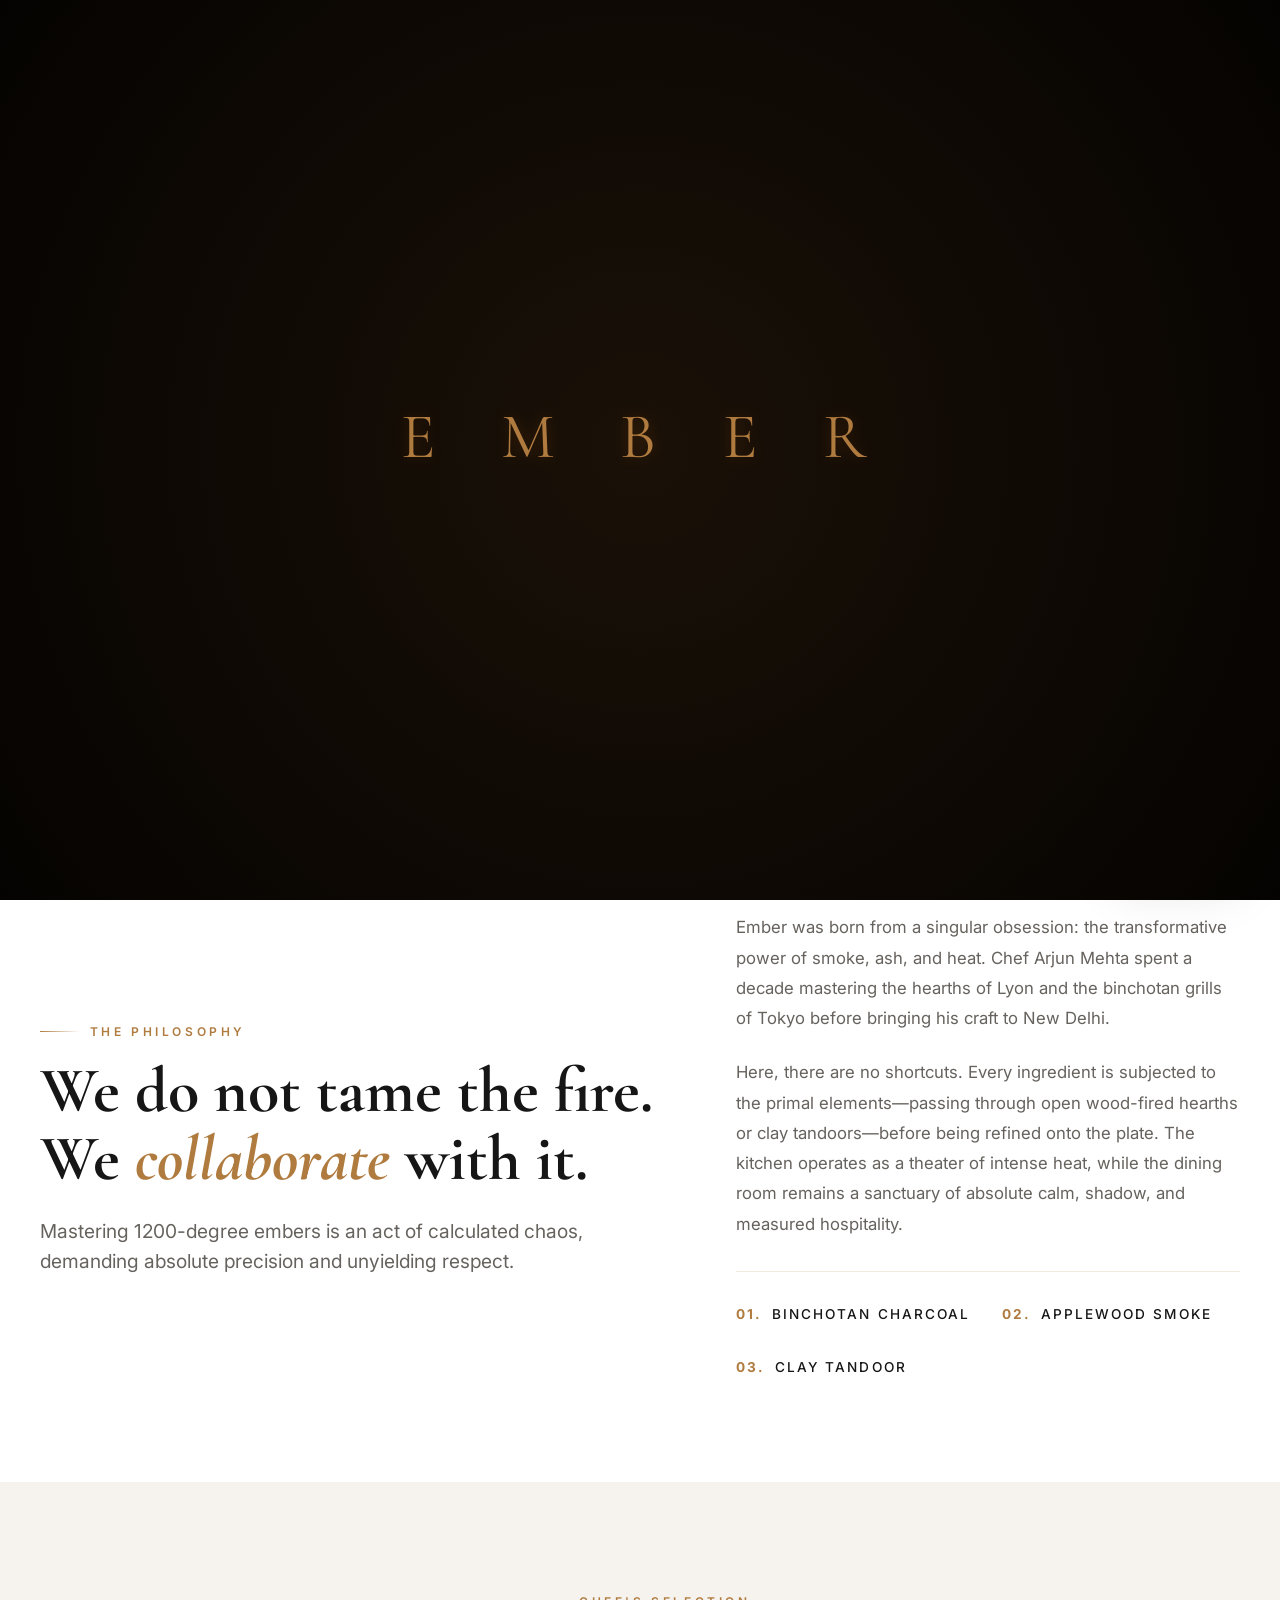
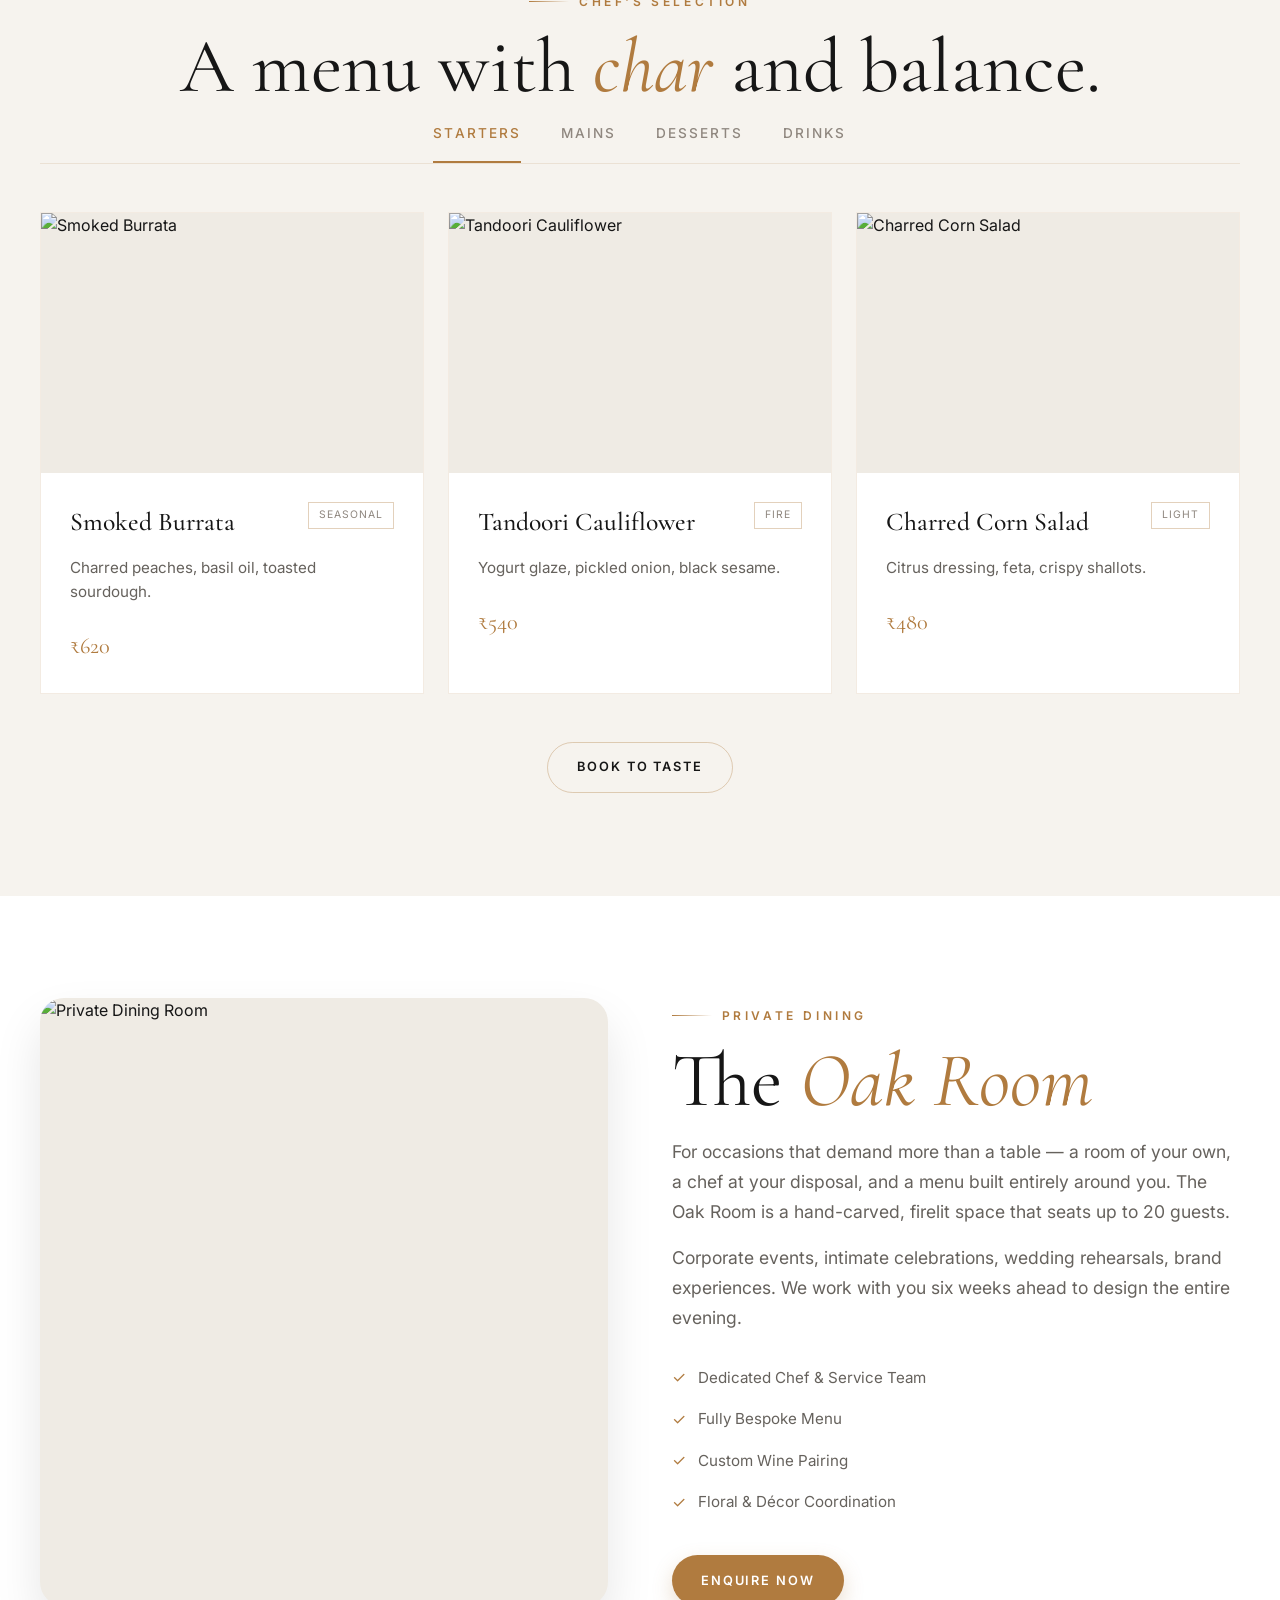
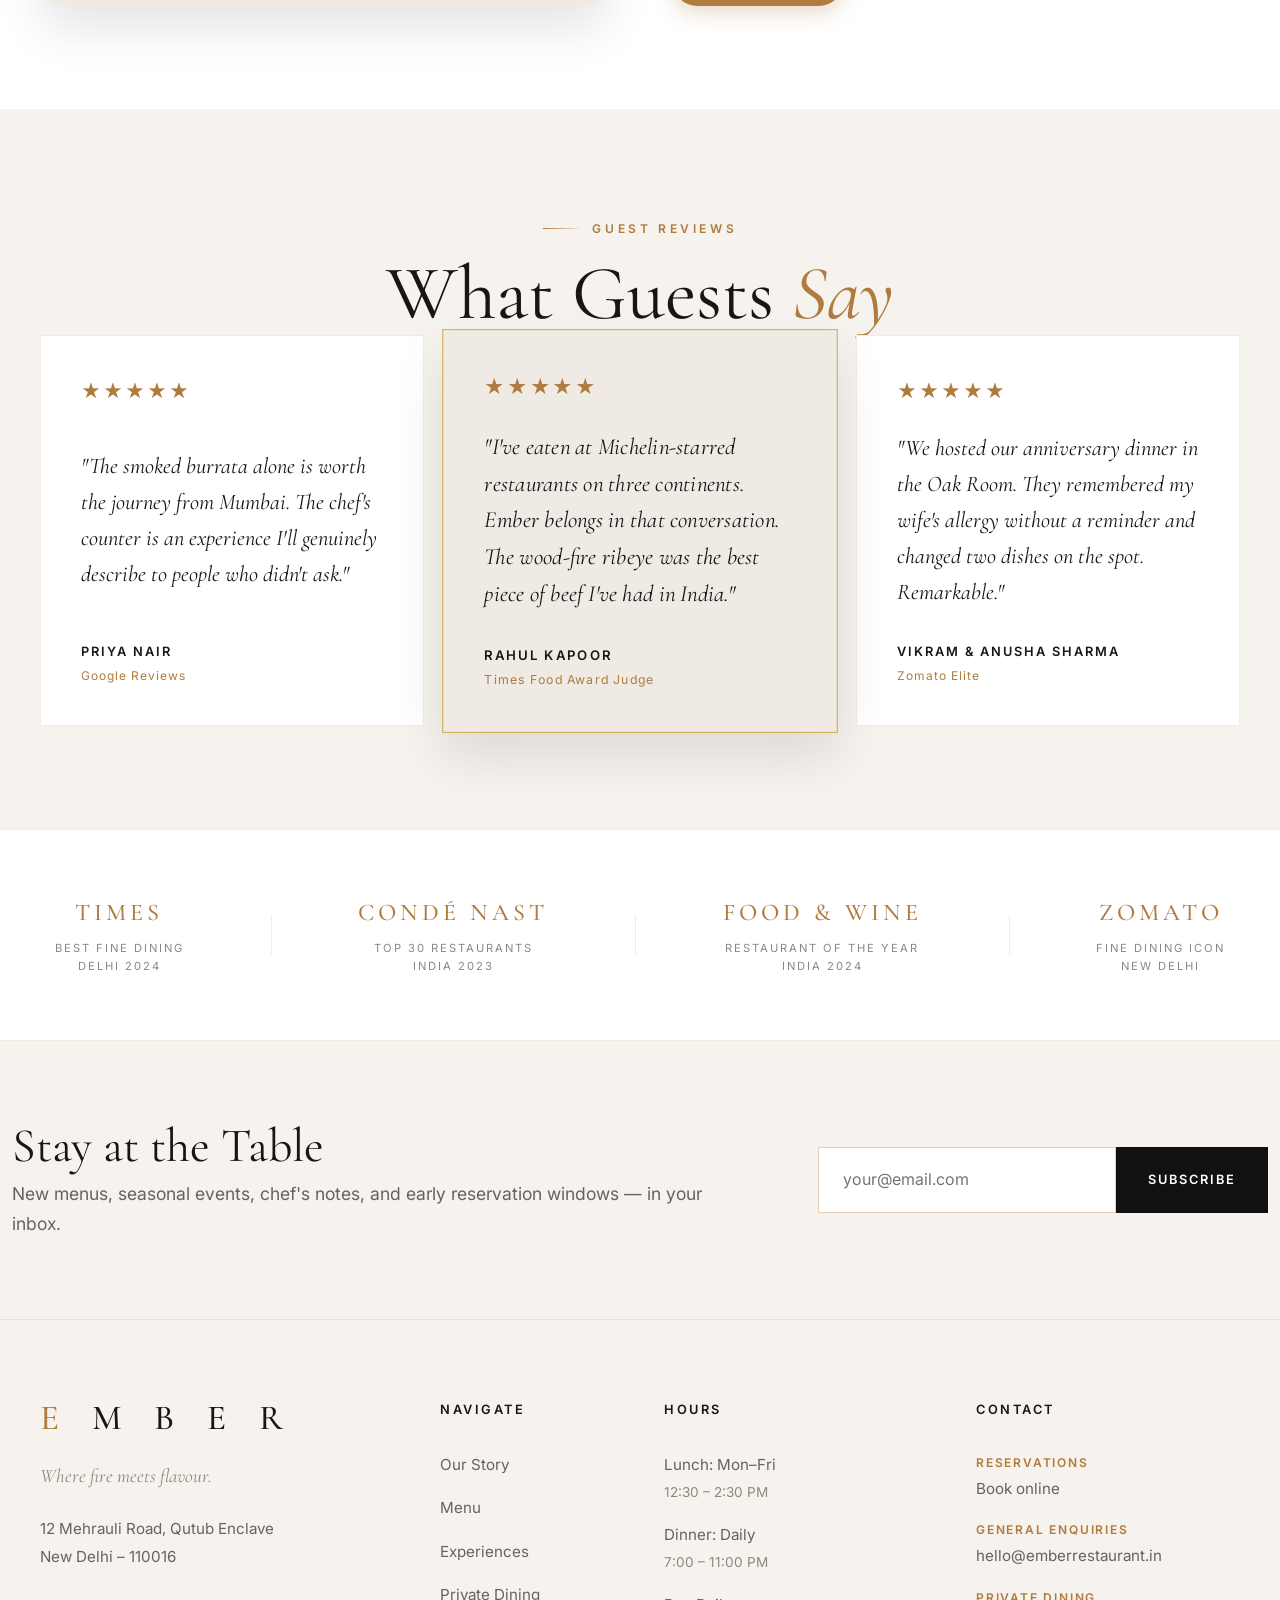
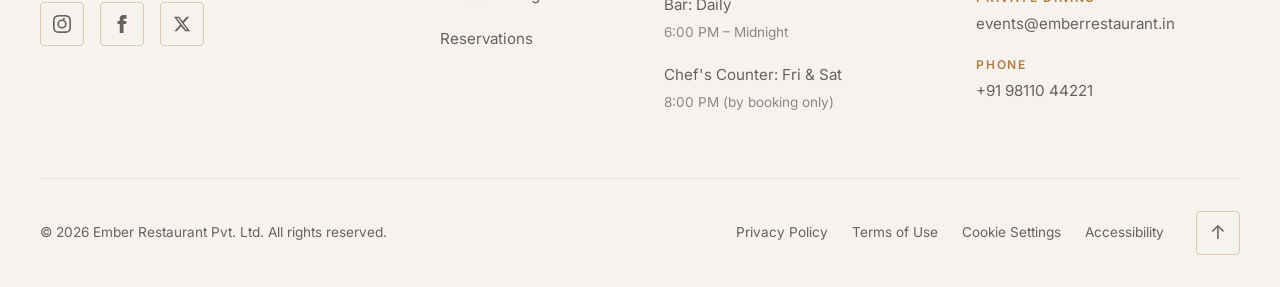
==== commit bc9d8de5: "parking and random db v2" ====
--- a/backend/index.html
+++ b/backend/index.html
@@ -786,4 +786,5 @@
         <script src="jslogic.js"></script>
     </body>
 </html>
-<!-- uvicorn main:app --reload -->+<!--cd backend
+python -m uvicorn main:app --reload -->
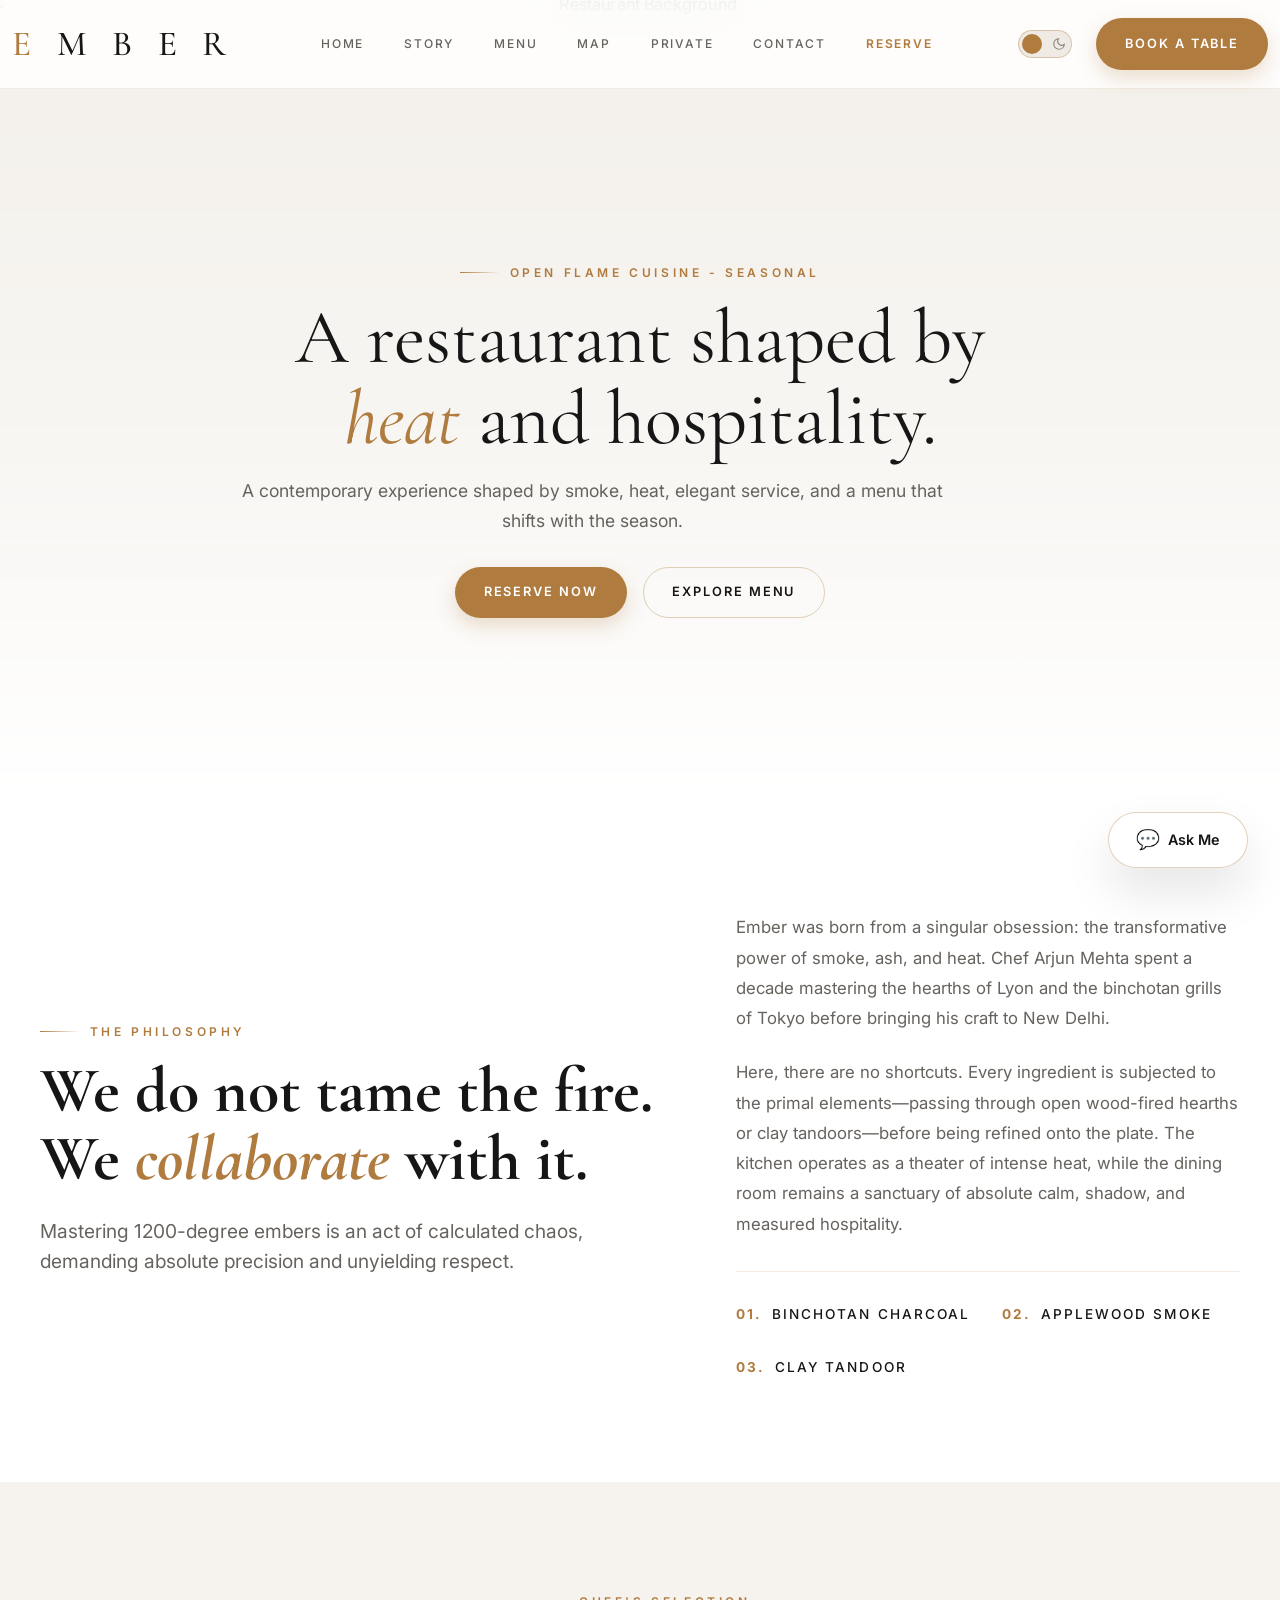
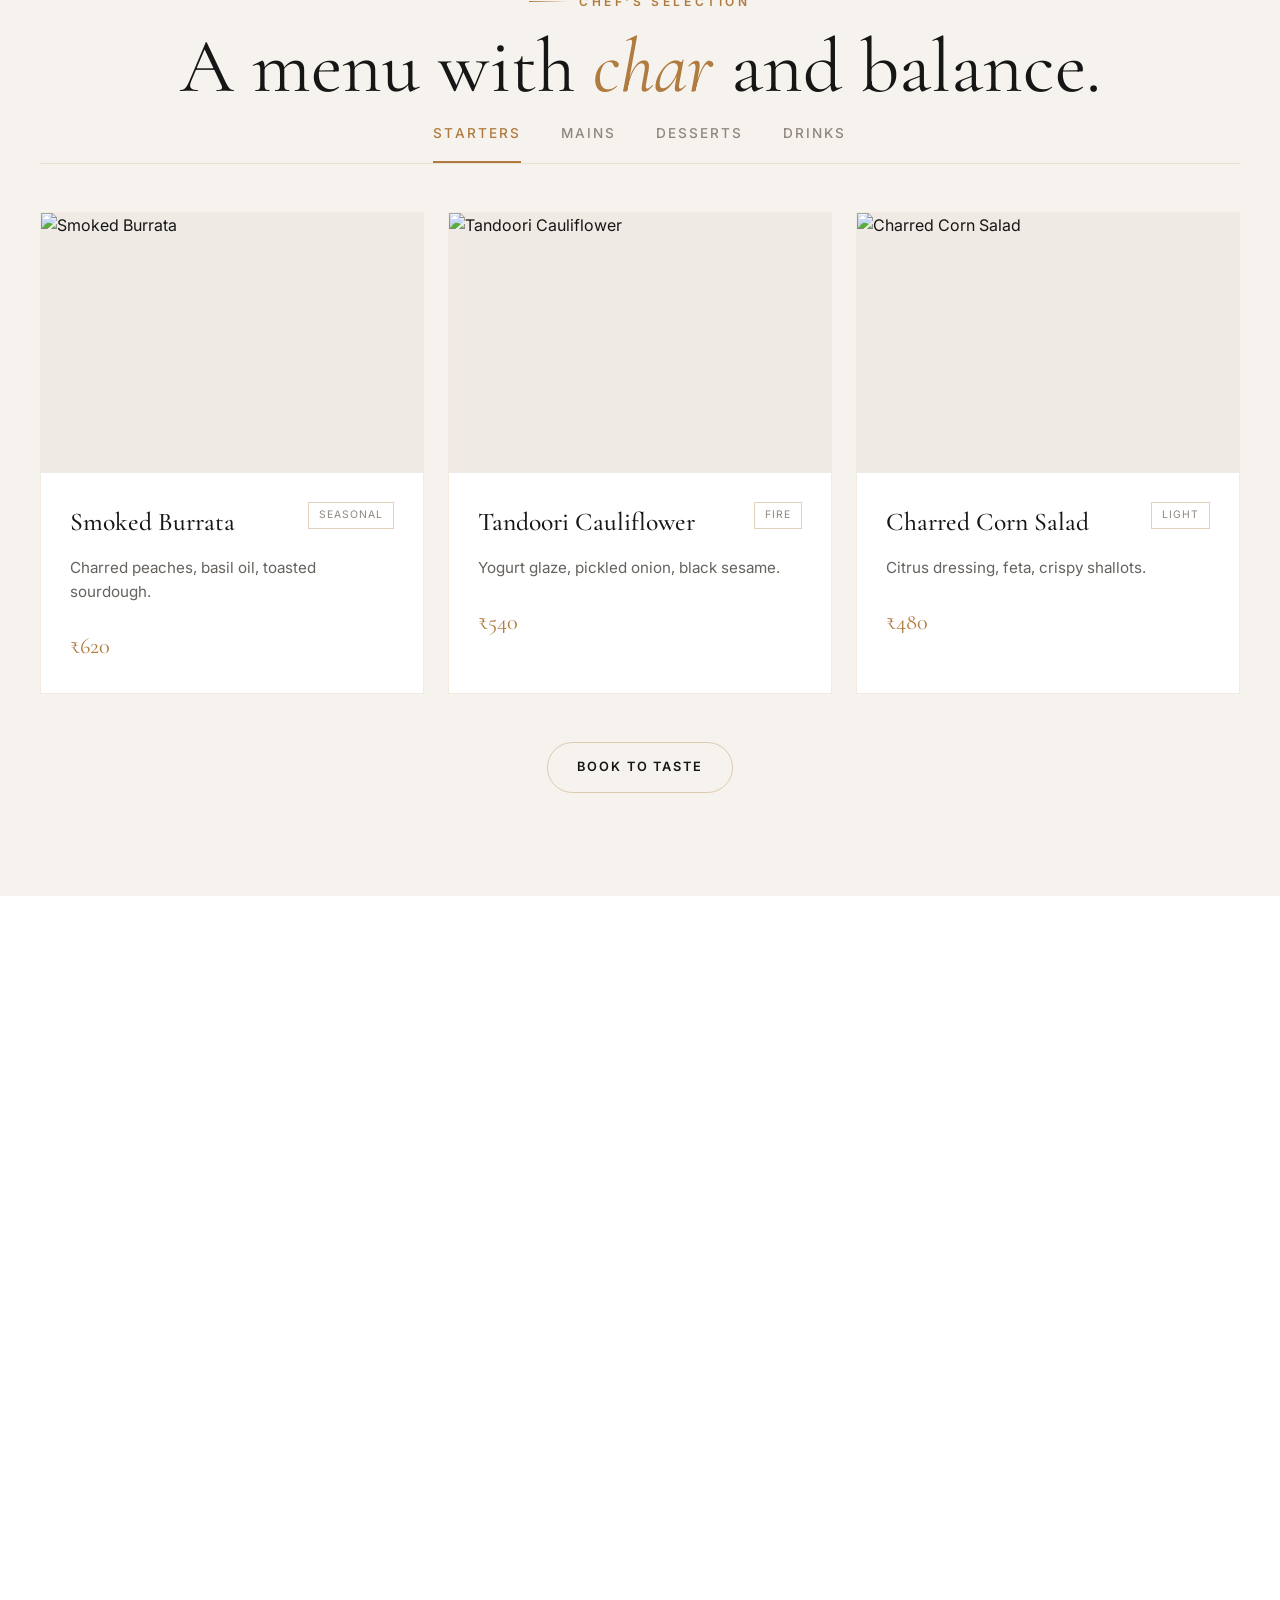
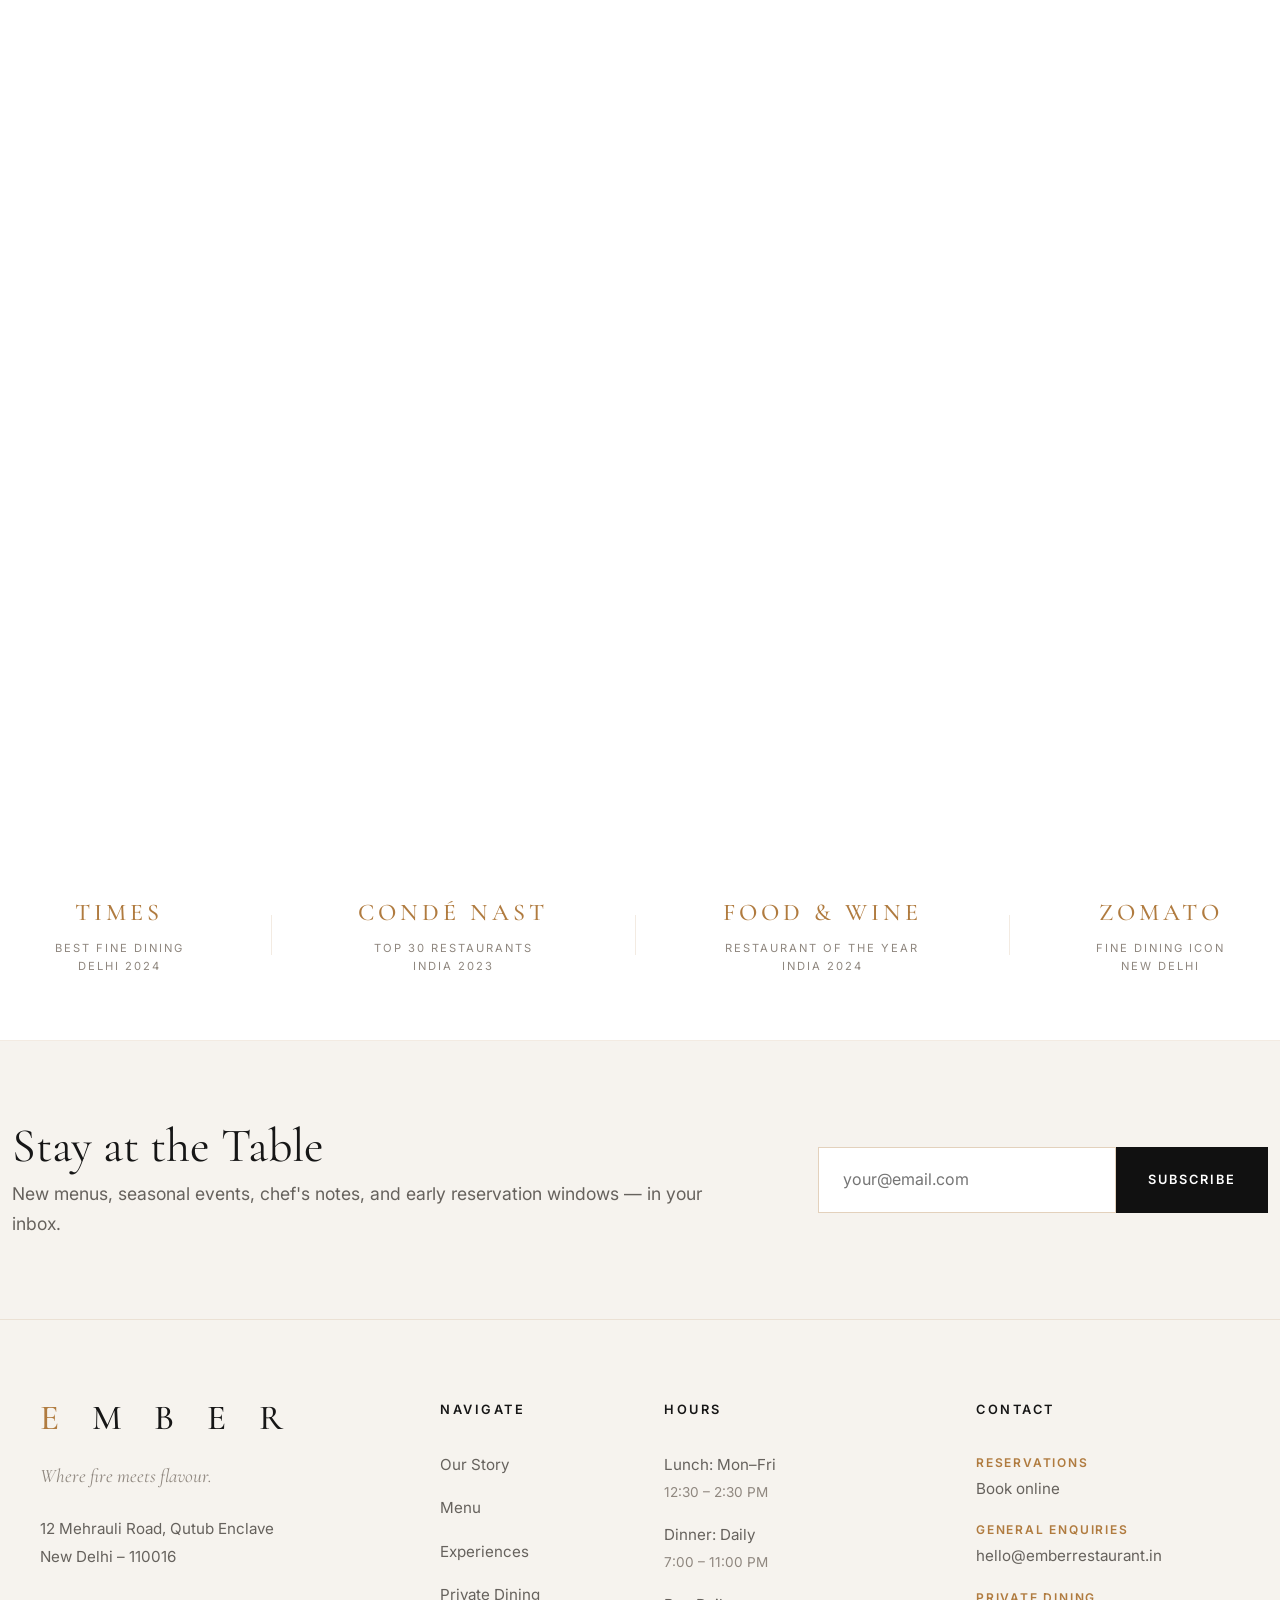
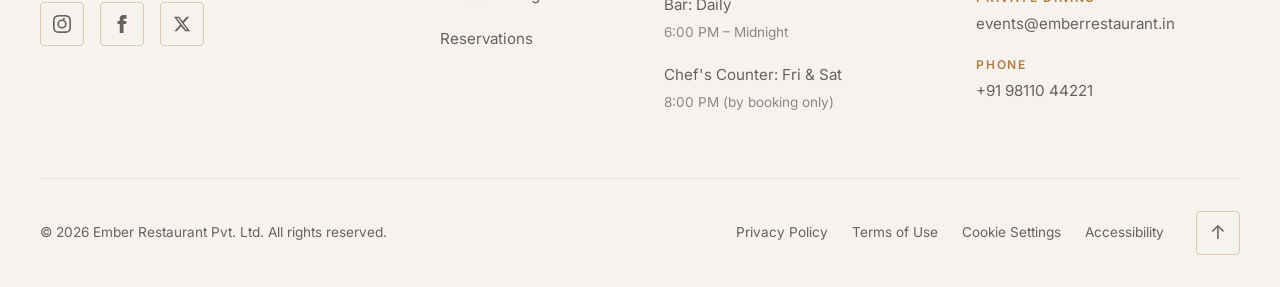
==== commit d7573733: "fixed parking and map" ====
--- a/backend/index.html
+++ b/backend/index.html
@@ -37,16 +37,23 @@
                 >
                     <span></span><span></span><span></span>
                 </button>
-
                 <nav class="site-nav" id="primary-nav">
                     <a href="#home">Home</a>
+
                     <a href="#story">Story</a>
+
                     <a href="#menu">Menu</a>
+
+                    <a href="restaurant-map/map-preview.html"> Map </a>
+
                     <a href="#private">Private</a>
+
                     <a href="#contact">Contact</a>
-                    <a href="reservation.html" class="nav-highlight">Reserve</a>
+
+                    <a href="reservation.html" class="nav-highlight">
+                        Reserve
+                    </a>
                 </nav>
-
                 <div class="header-actions">
                     <!-- ANIMATED THEME TOGGLE -->
                     <label class="theme-switch" title="Toggle Dark Mode">
@@ -110,7 +117,6 @@
                 </div>
             </div>
         </header>
-
         <main class="page-shell">
             <section class="page-hero" id="home">
                 <div class="hero-panel media-wrapper">
@@ -787,4 +793,4 @@
     </body>
 </html>
 <!--cd backend
-python -m uvicorn main:app --reload -->+python -m uvicorn main:app --reload -->
--- a/backend/ember-styles.css
+++ b/backend/ember-styles.css
@@ -2166,3 +2166,19 @@
     letter-spacing: 2px;
     font-weight: 600;
 }
+/* MAP NAVIGATION RESPONSIVENESS */
+
+@media (min-width: 769px) and (max-width: 1100px) {
+    .site-nav {
+        gap: 1rem;
+    }
+
+    .site-nav a {
+        font-size: 0.68rem;
+        letter-spacing: 0.08em;
+    }
+
+    .header-actions .btn {
+        display: none;
+    }
+}
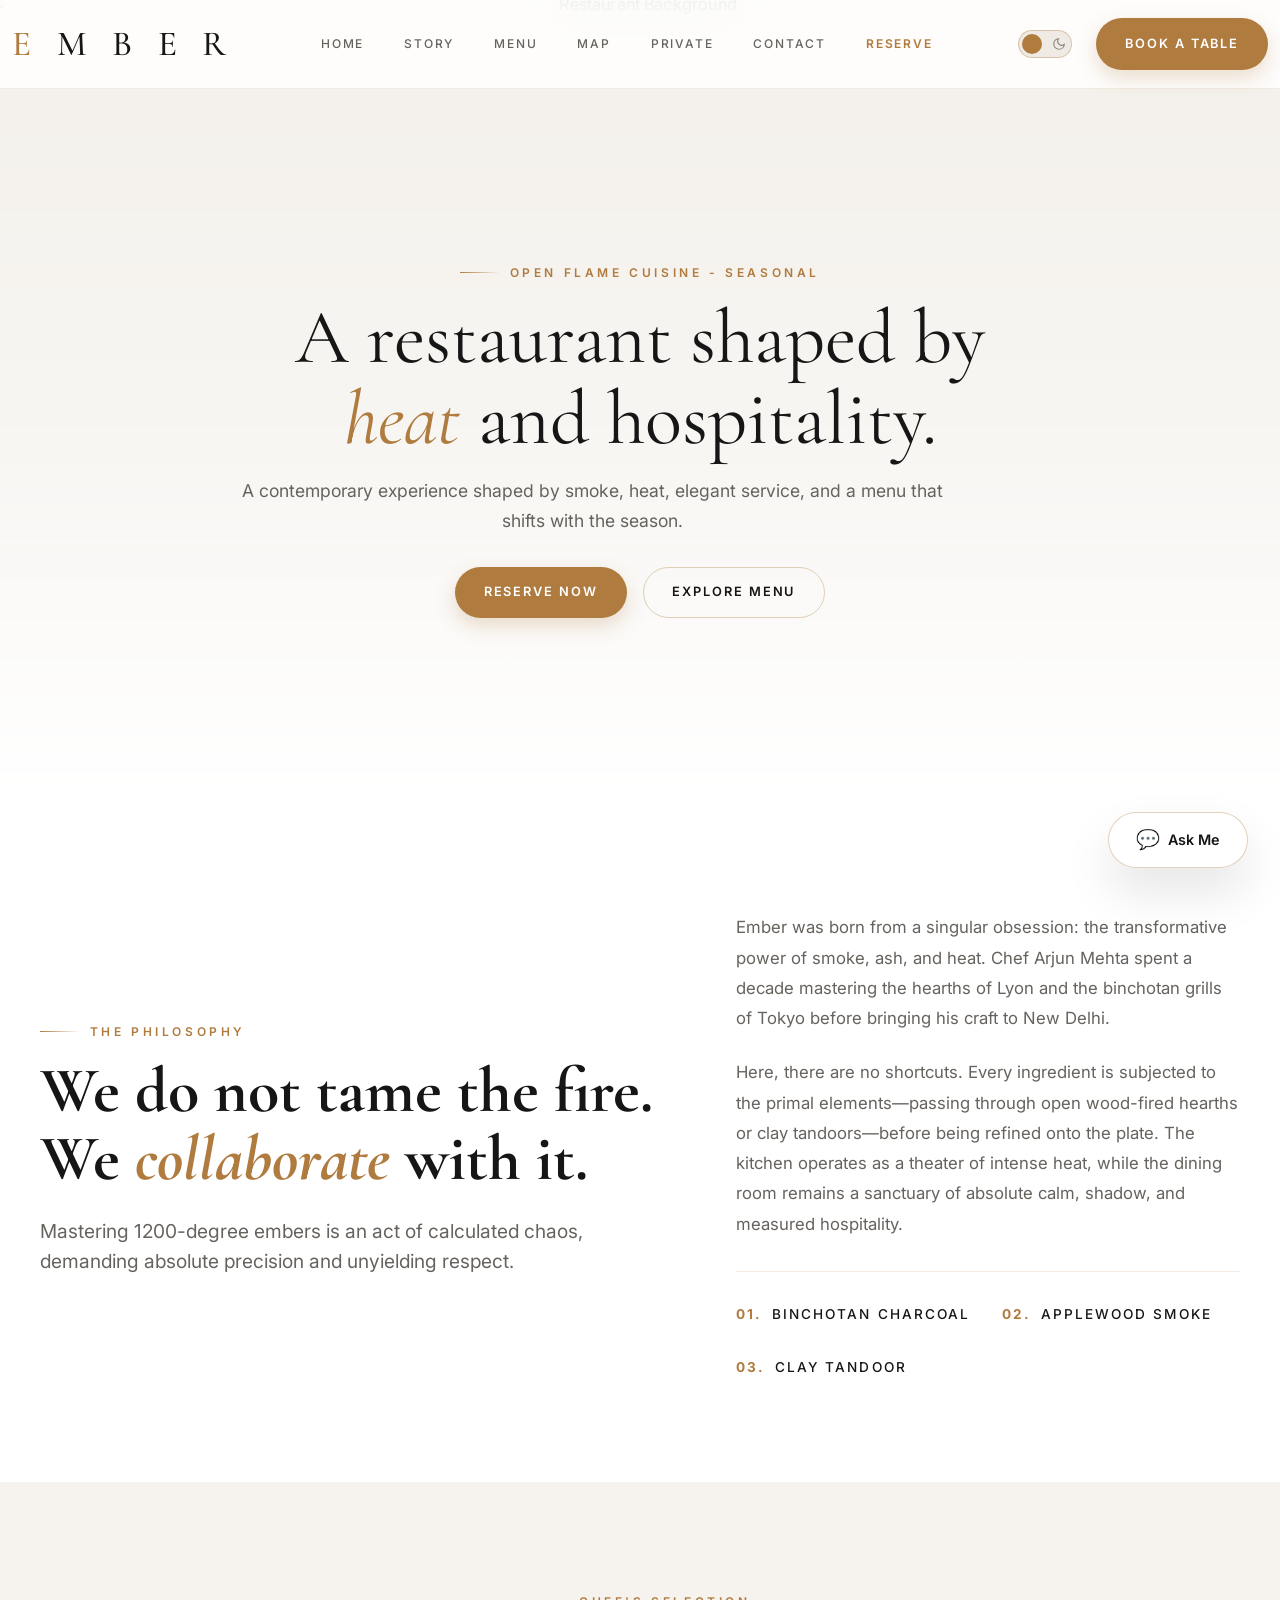
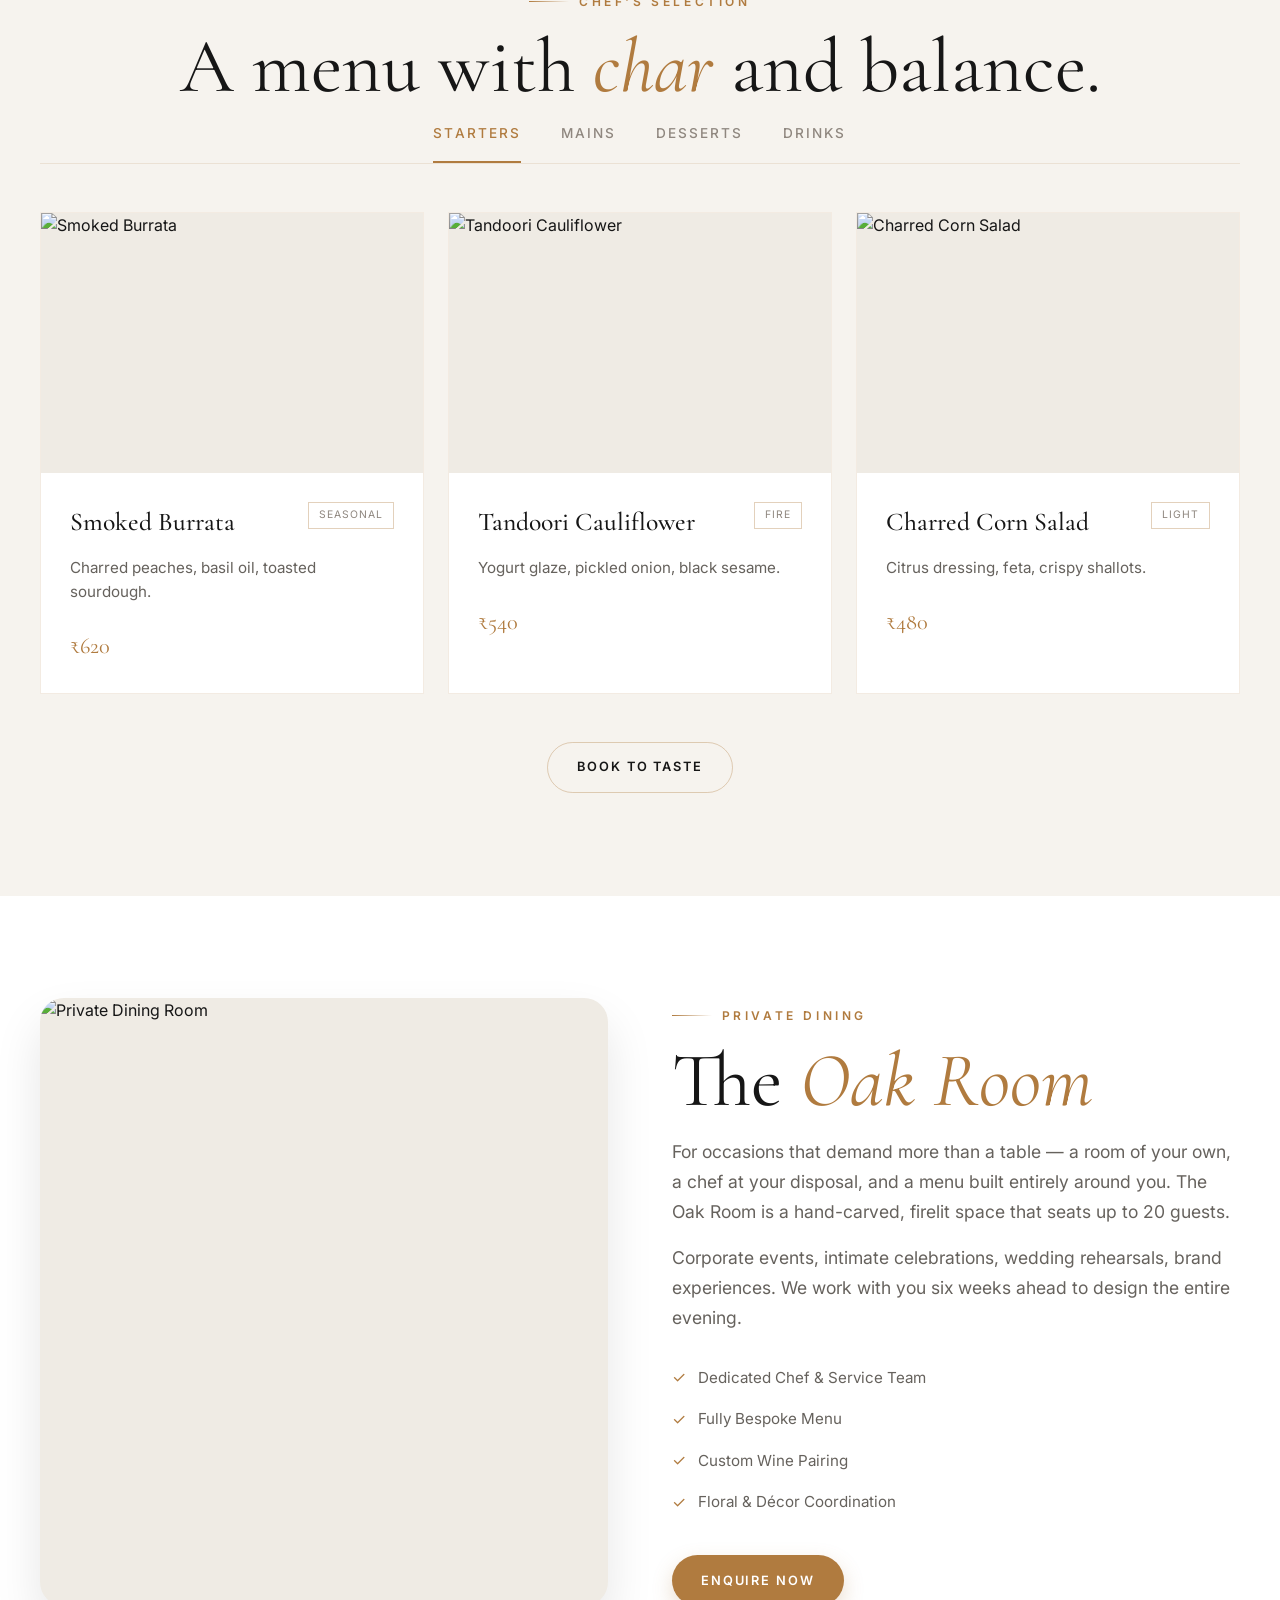
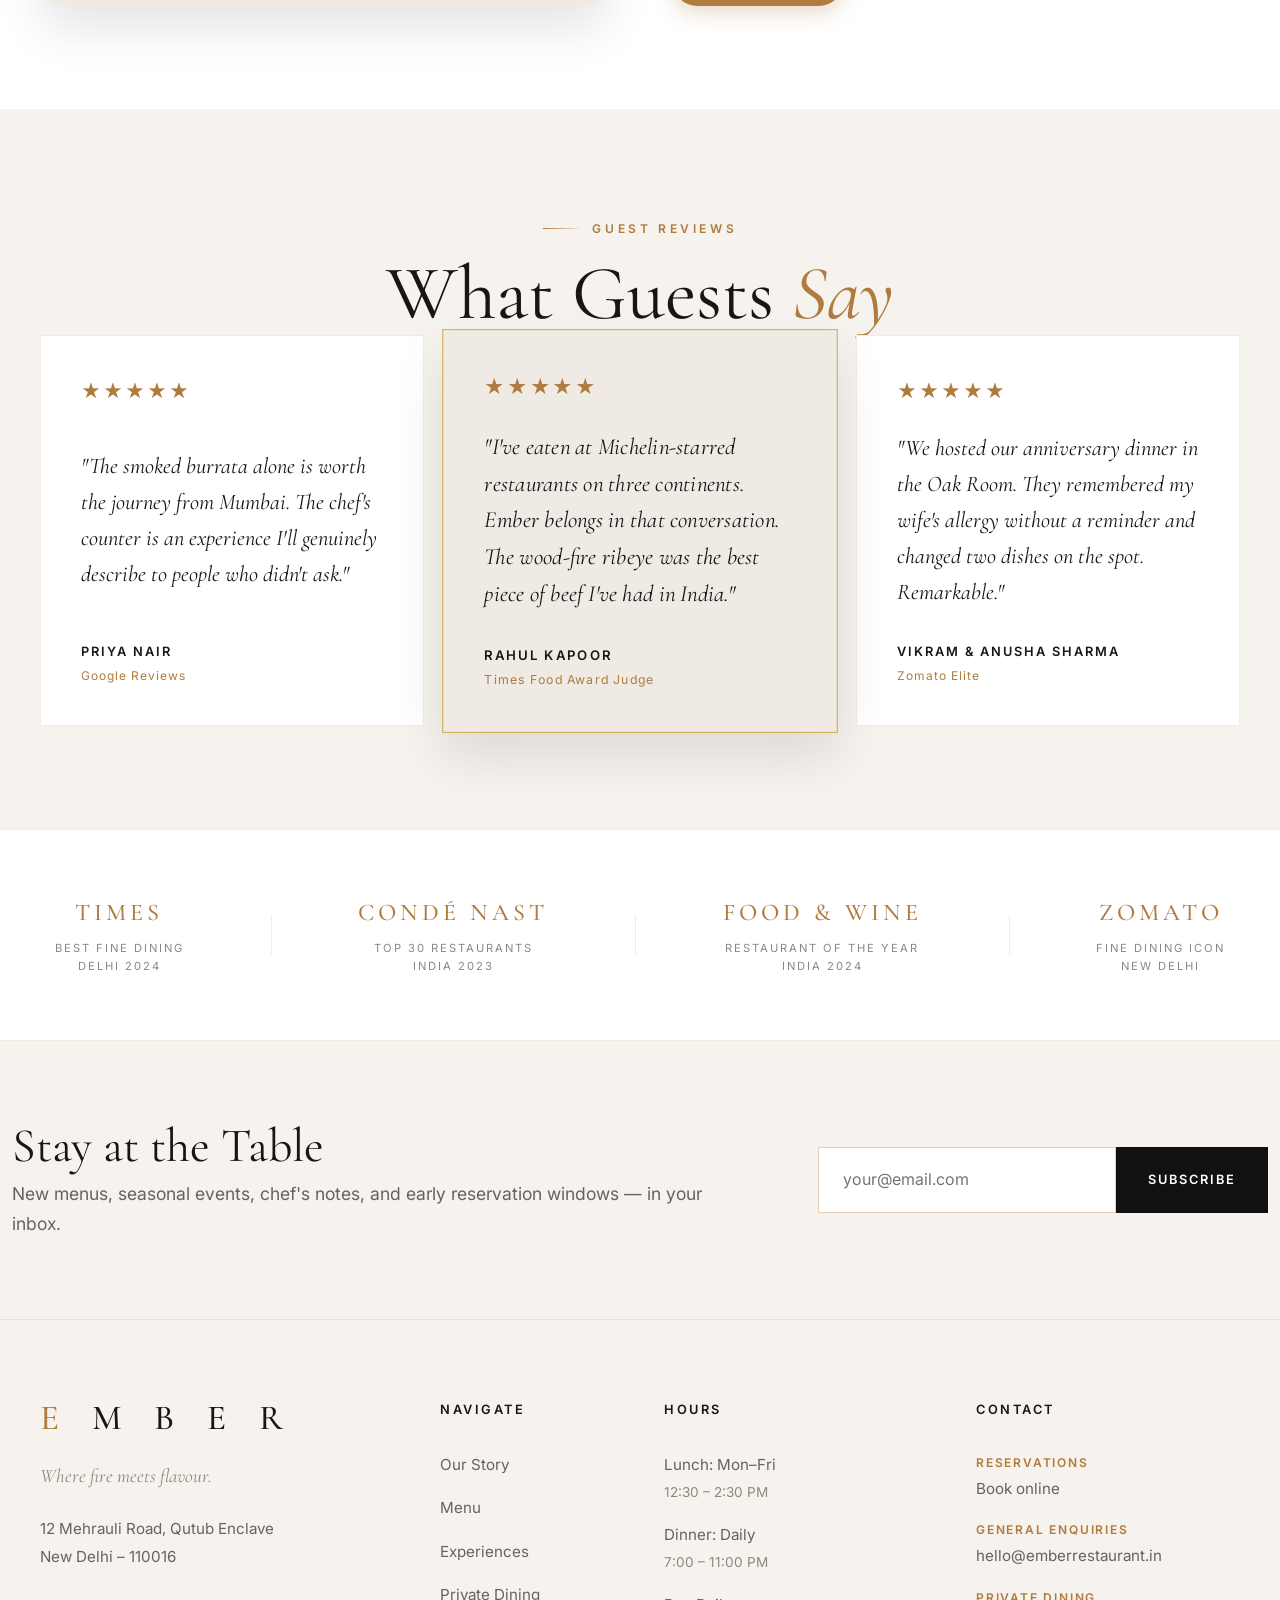
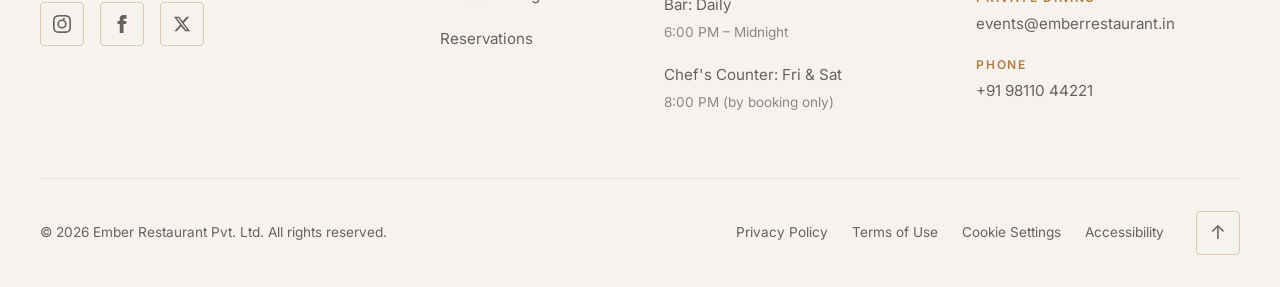
==== commit 833d60d0: "ai and map polished workign and qr" ====
--- a/backend/index.html
+++ b/backend/index.html
@@ -9,6 +9,7 @@
         />
         <title>EMBER | Modern Fine Dining</title>
         <link rel="stylesheet" href="ember-styles.css" />
+        <link rel="stylesheet" href="digital-pass.css" />
         <script src="https://cdn.jsdelivr.net/npm/marked/marked.min.js"></script>
     </head>
     <body class="is-loading">
@@ -789,6 +790,13 @@
             </div>
         </div>
 
+        <!-- QR CODE GENERATOR -->
+        <script src="https://cdnjs.cloudflare.com/ajax/libs/qrcodejs/1.0.0/qrcode.min.js"></script>
+
+        <!-- SHARED DIGITAL PASS -->
+        <script src="digital-pass.js"></script>
+
+        <!-- EXISTING CHATBOT -->
         <script src="jslogic.js"></script>
     </body>
 </html>
--- a/backend/digital-pass.css
+++ b/backend/digital-pass.css
@@ -0,0 +1,503 @@
+/* =========================================================
+   EMBER DIGITAL RESERVATION PASS
+   Shared by AI chat and reservation confirmation page.
+   ========================================================= */
+
+/* MAIN CARD */
+
+.ember-digital-pass {
+    width: 100%;
+
+    max-width: 760px;
+
+    margin: 14px 0;
+
+    padding: 20px;
+
+    overflow: hidden;
+
+    color: #f4efe5;
+
+    background: linear-gradient(145deg, #22221f 0%, #171817 58%, #111312 100%);
+
+    border: 1px solid rgba(207, 164, 96, 0.72);
+
+    border-radius: 15px;
+
+    box-shadow: 0 14px 36px rgba(0, 0, 0, 0.25);
+
+    box-sizing: border-box;
+}
+
+.ember-digital-pass *,
+.ember-digital-pass *::before,
+.ember-digital-pass *::after {
+    box-sizing: border-box;
+}
+
+/* =========================================================
+   HEADER
+   ========================================================= */
+
+.ember-pass-header {
+    display: flex;
+
+    align-items: center;
+
+    gap: 13px;
+
+    padding: 0 0 16px;
+
+    border-bottom: 1px dashed rgba(207, 164, 96, 0.52);
+}
+
+.ember-pass-check {
+    display: grid;
+
+    width: 38px;
+
+    height: 38px;
+
+    flex: 0 0 38px;
+
+    place-items: center;
+
+    color: #102015;
+
+    background: #a8d0a0;
+
+    border-radius: 50%;
+
+    font-size: 21px;
+
+    font-weight: 800;
+}
+
+.ember-pass-header-copy {
+    min-width: 0;
+}
+
+.ember-pass-kicker {
+    display: block;
+
+    color: #d7ae70;
+
+    font-size: 9px;
+
+    font-weight: 800;
+
+    letter-spacing: 2px;
+}
+
+.ember-pass-title {
+    margin: 4px 0 3px;
+
+    color: #f2dfbf;
+
+    font-family: Georgia, "Times New Roman", serif;
+
+    font-size: 22px;
+
+    font-weight: 500;
+
+    line-height: 1.2;
+}
+
+.ember-pass-id {
+    margin: 0;
+
+    color: #b9b0a2;
+
+    font-size: 11px;
+
+    line-height: 1.45;
+
+    overflow-wrap: anywhere;
+}
+
+/* =========================================================
+   DETAILS AND QR LAYOUT
+   ========================================================= */
+
+.ember-pass-body {
+    display: grid;
+
+    grid-template-columns: minmax(0, 1fr) 194px;
+
+    align-items: center;
+
+    gap: 18px;
+
+    padding: 18px 0;
+}
+
+.ember-pass-grid {
+    display: grid;
+
+    grid-template-columns: repeat(2, minmax(0, 1fr));
+
+    gap: 15px 18px;
+
+    min-width: 0;
+}
+
+.ember-pass-detail {
+    display: flex;
+
+    min-width: 0;
+
+    flex-direction: column;
+
+    gap: 5px;
+}
+
+.ember-pass-detail-wide {
+    grid-column: 1 / -1;
+}
+
+.ember-pass-label {
+    color: #a99e8d;
+
+    font-size: 9px;
+
+    font-weight: 800;
+
+    letter-spacing: 1.15px;
+
+    line-height: 1.3;
+
+    text-transform: uppercase;
+}
+
+.ember-pass-value {
+    color: #f3ede2;
+
+    font-size: 12px;
+
+    font-weight: 600;
+
+    line-height: 1.5;
+
+    overflow-wrap: anywhere;
+}
+
+/* =========================================================
+   QR PANEL
+   ========================================================= */
+
+.ember-pass-qr-panel {
+    display: flex;
+
+    align-items: center;
+
+    flex-direction: column;
+
+    gap: 8px;
+
+    width: 194px;
+
+    padding: 10px;
+
+    background: #f7f6f1;
+
+    border-radius: 10px;
+
+    text-align: center;
+}
+
+.ember-pass-qr {
+    display: grid;
+
+    width: 176px;
+
+    height: 176px;
+
+    place-items: center;
+
+    overflow: hidden;
+
+    background: #ffffff;
+}
+
+.ember-pass-qr img,
+.ember-pass-qr canvas {
+    display: block;
+
+    width: 176px !important;
+
+    height: 176px !important;
+
+    max-width: 100%;
+
+    max-height: 100%;
+
+    image-rendering: pixelated;
+}
+
+.ember-pass-qr-caption {
+    color: #28251f;
+
+    font-size: 10px;
+
+    font-weight: 800;
+
+    letter-spacing: 1.5px;
+}
+
+.ember-pass-qr-note {
+    color: #68645d;
+
+    font-size: 8px;
+
+    line-height: 1.4;
+}
+
+.ember-pass-qr-error {
+    display: block;
+
+    padding: 12px;
+
+    color: #6a2828;
+
+    font-size: 10px;
+
+    line-height: 1.45;
+}
+
+/* =========================================================
+   FOOTER
+   ========================================================= */
+
+.ember-pass-footer {
+    padding-top: 13px;
+
+    border-top: 1px solid rgba(255, 255, 255, 0.11);
+
+    color: #d8b77f;
+
+    font-size: 10px;
+
+    line-height: 1.55;
+
+    text-align: center;
+}
+
+/* =========================================================
+   BOOKING FAILURE MESSAGE
+   ========================================================= */
+
+.ember-pass-error {
+    margin-top: 11px;
+
+    padding: 11px 13px;
+
+    color: #ffd3cb;
+
+    background: rgba(137, 45, 35, 0.22);
+
+    border: 1px solid rgba(225, 105, 88, 0.45);
+
+    border-radius: 8px;
+
+    font-size: 12px;
+
+    line-height: 1.55;
+
+    overflow-wrap: anywhere;
+}
+
+/* =========================================================
+   RESPONSIVE DESIGN
+   ========================================================= */
+
+@media (max-width: 600px) {
+    .ember-digital-pass {
+        padding: 15px;
+
+        border-radius: 12px;
+    }
+
+    .ember-pass-title {
+        font-size: 19px;
+    }
+
+    .ember-pass-body {
+        grid-template-columns: minmax(0, 1fr);
+
+        gap: 19px;
+    }
+
+    .ember-pass-grid {
+        gap: 13px 12px;
+    }
+
+    .ember-pass-qr-panel {
+        width: fit-content;
+
+        max-width: 100%;
+
+        justify-self: center;
+    }
+}
+
+/* =========================================================
+   PRINT SUPPORT
+   ========================================================= */
+
+@media print {
+    .ember-digital-pass {
+        max-width: 100%;
+
+        color: #111;
+
+        background: #ffffff;
+
+        border: 1px solid #999;
+
+        box-shadow: none;
+
+        break-inside: avoid;
+    }
+
+    .ember-pass-title,
+    .ember-pass-value {
+        color: #111;
+    }
+
+    .ember-pass-label,
+    .ember-pass-id {
+        color: #444;
+    }
+}
+/* =========================================
+   OPEN DIGITAL PASS BUTTON
+========================================= */
+
+.ember-pass-actions {
+    display: flex;
+
+    justify-content: center;
+
+    margin-top: 14px;
+}
+
+.ember-pass-open-button {
+    min-height: 43px;
+
+    padding: 0 22px;
+
+    border: 1px solid rgba(217, 174, 111, 0.8);
+
+    border-radius: 7px;
+
+    background: linear-gradient(135deg, #efc987, #c88b3c);
+
+    color: #21180d;
+
+    font-size: 11px;
+
+    font-weight: 800;
+
+    letter-spacing: 0.8px;
+
+    cursor: pointer;
+
+    transition:
+        filter 160ms ease,
+        transform 160ms ease;
+}
+
+.ember-pass-open-button:hover {
+    filter: brightness(1.07);
+
+    transform: translateY(-1px);
+}
+
+.ember-pass-open-button.is-blocked {
+    background: #5b4630;
+
+    color: #fff1d9;
+}
+
+@media print {
+    .ember-pass-actions {
+        display: none !important;
+    }
+}
+/* ============================================
+   EMBER DIGITAL PASS — AI CHAT LAYOUT FIX
+============================================ */
+
+.ember-ai-bubble .ember-digital-pass {
+    width: 100%;
+
+    max-width: 100%;
+
+    margin: 12px 0;
+
+    padding: 14px;
+
+    overflow: hidden;
+}
+
+/* Stack details and QR vertically inside AI chat */
+
+.ember-ai-bubble .ember-pass-body {
+    grid-template-columns: minmax(0, 1fr);
+
+    gap: 18px;
+}
+
+/* Keep booking details properly aligned */
+
+.ember-ai-bubble .ember-pass-grid {
+    display: grid;
+
+    grid-template-columns: repeat(2, minmax(0, 1fr));
+
+    gap: 13px 12px;
+
+    width: 100%;
+}
+
+/* Centre QR code */
+
+.ember-ai-bubble .ember-pass-qr-panel {
+    width: 194px;
+
+    max-width: 100%;
+
+    justify-self: center;
+}
+
+/* Better typography in chatbot */
+
+.ember-ai-bubble .ember-pass-title {
+    font-size: 19px;
+
+    line-height: 1.3;
+}
+
+.ember-ai-bubble .ember-pass-value {
+    font-size: 12px;
+
+    overflow-wrap: anywhere;
+}
+
+/* Full-width open-pass button */
+
+.ember-ai-bubble .ember-pass-actions {
+    width: 100%;
+}
+
+.ember-ai-bubble .ember-pass-open-button {
+    width: 100%;
+}
+
+/* Very narrow chat screens */
+
+@media (max-width: 400px) {
+    .ember-ai-bubble .ember-pass-grid {
+        grid-template-columns: 1fr;
+    }
+}
